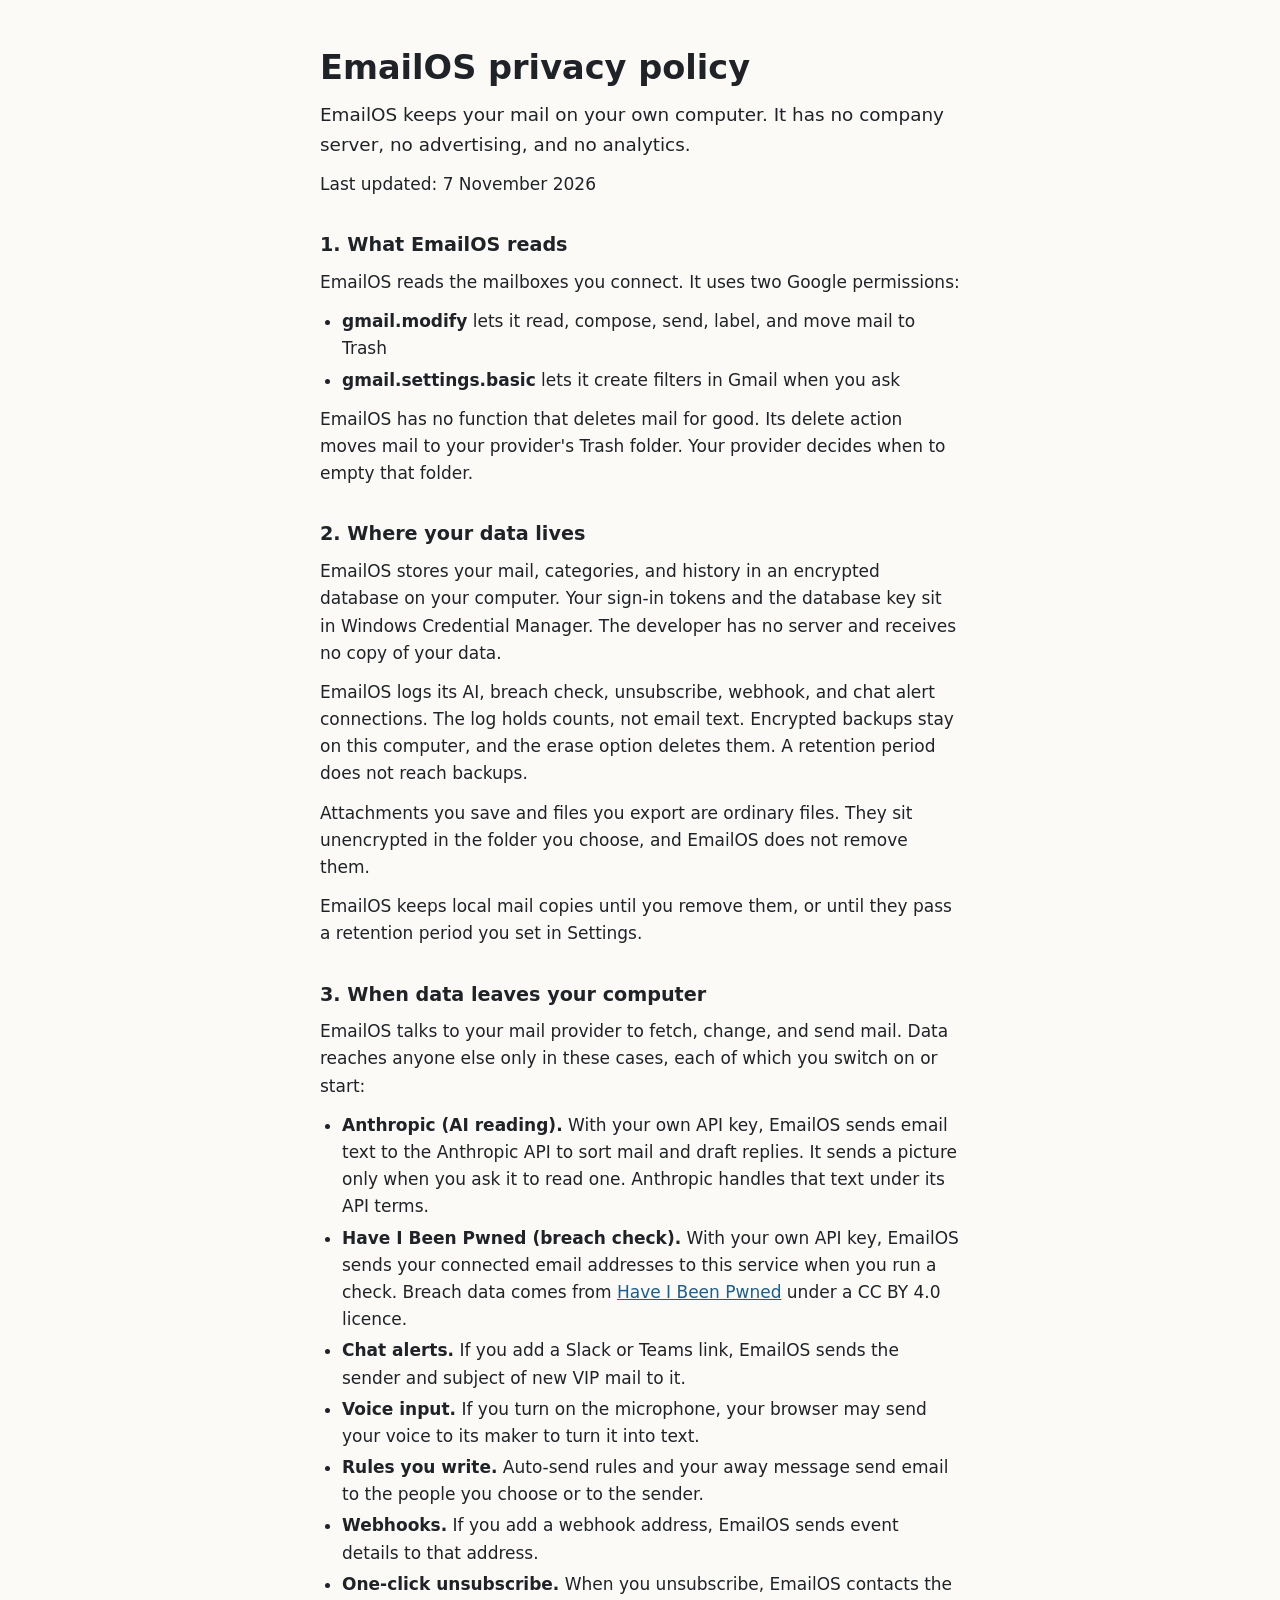
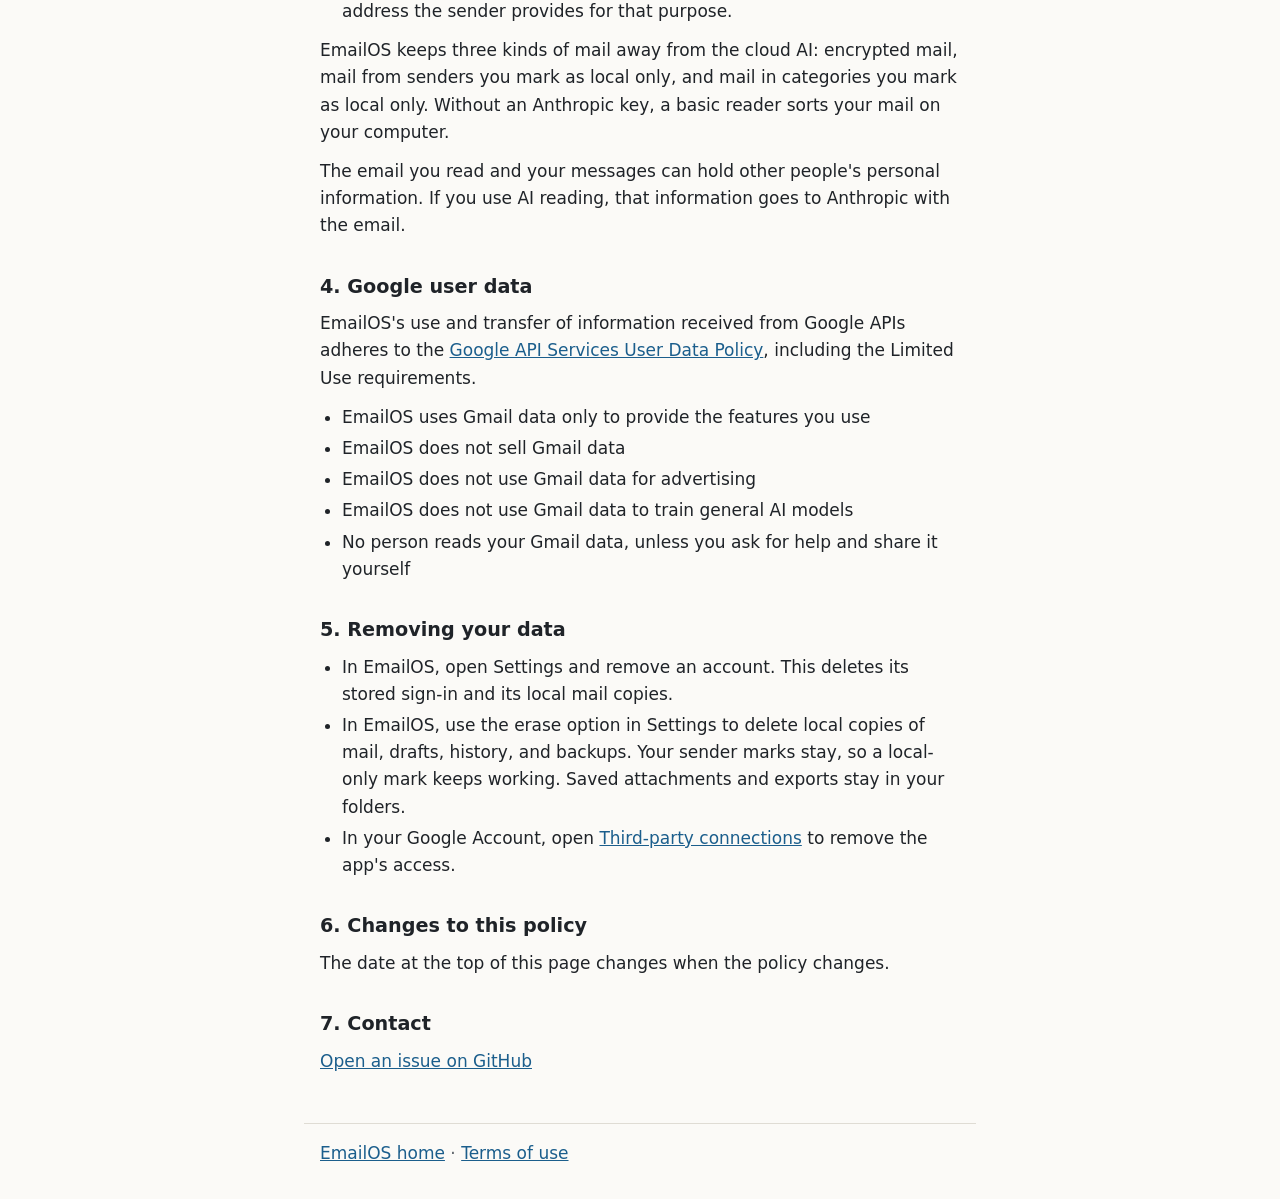
==== privacy.html @ b92efb83 "Add files via upload" ====
<!doctype html>
<html lang="en-NZ">
<head>
<meta charset="utf-8">
<meta name="viewport" content="width=device-width, initial-scale=1">
<title>EmailOS Privacy</title>
<meta name="description" content="How EmailOS handles your email and your Google data.">
<link rel="stylesheet" href="style.css">
</head>
<body>
<main>
<h1>EmailOS privacy policy</h1>
<p class="lead">EmailOS keeps your mail on your own computer. It has no company server, no advertising, and no analytics.</p>
<p>Last updated: 7 November 2026</p>

<h2>1. What EmailOS reads</h2>
<p>EmailOS reads the mailboxes you connect. It uses two Google permissions:</p>
<ul>
<li><strong>gmail.modify</strong> lets it read, compose, send, label, and move mail to Trash</li>
<li><strong>gmail.settings.basic</strong> lets it create filters in Gmail when you ask</li>
</ul>
<p>EmailOS has no function that deletes mail for good. Its delete action moves mail to your provider's Trash folder. Your provider decides when to empty that folder.</p>

<h2>2. Where your data lives</h2>
<p>EmailOS stores your mail, categories, and history in an encrypted database on your computer. Your sign-in tokens and the database key sit in Windows Credential Manager. The developer has no server and receives no copy of your data.</p>
<p>EmailOS logs its AI, breach check, unsubscribe, webhook, and chat alert connections. The log holds counts, not email text. Encrypted backups stay on this computer, and the erase option deletes them. A retention period does not reach backups.</p>
<p>Attachments you save and files you export are ordinary files. They sit unencrypted in the folder you choose, and EmailOS does not remove them.</p>
<p>EmailOS keeps local mail copies until you remove them, or until they pass a retention period you set in Settings.</p>

<h2>3. When data leaves your computer</h2>
<p>EmailOS talks to your mail provider to fetch, change, and send mail. Data reaches anyone else only in these cases, each of which you switch on or start:</p>
<ul>
<li><strong>Anthropic (AI reading).</strong> With your own API key, EmailOS sends email text to the Anthropic API to sort mail and draft replies. It sends a picture only when you ask it to read one. Anthropic handles that text under its API terms.</li>
<li><strong>Have I Been Pwned (breach check).</strong> With your own API key, EmailOS sends your connected email addresses to this service when you run a check. Breach data comes from <a href="https://haveibeenpwned.com">Have I Been Pwned</a> under a CC BY 4.0 licence.</li>
<li><strong>Chat alerts.</strong> If you add a Slack or Teams link, EmailOS sends the sender and subject of new VIP mail to it.</li>
<li><strong>Voice input.</strong> If you turn on the microphone, your browser may send your voice to its maker to turn it into text.</li>
<li><strong>Rules you write.</strong> Auto-send rules and your away message send email to the people you choose or to the sender.</li>
<li><strong>Webhooks.</strong> If you add a webhook address, EmailOS sends event details to that address.</li>
<li><strong>One-click unsubscribe.</strong> When you unsubscribe, EmailOS contacts the address the sender provides for that purpose.</li>
</ul>
<p>EmailOS keeps three kinds of mail away from the cloud AI: encrypted mail, mail from senders you mark as local only, and mail in categories you mark as local only. Without an Anthropic key, a basic reader sorts your mail on your computer.</p>
<p>The email you read and your messages can hold other people's personal information. If you use AI reading, that information goes to Anthropic with the email.</p>

<h2>4. Google user data</h2>
<p>EmailOS's use and transfer of information received from Google APIs adheres to the <a href="https://developers.google.com/terms/api-services-user-data-policy">Google API Services User Data Policy</a>, including the Limited Use requirements.</p>
<ul>
<li>EmailOS uses Gmail data only to provide the features you use</li>
<li>EmailOS does not sell Gmail data</li>
<li>EmailOS does not use Gmail data for advertising</li>
<li>EmailOS does not use Gmail data to train general AI models</li>
<li>No person reads your Gmail data, unless you ask for help and share it yourself</li>
</ul>

<h2>5. Removing your data</h2>
<ul>
<li>In EmailOS, open Settings and remove an account. This deletes its stored sign-in and its local mail copies.</li>
<li>In EmailOS, use the erase option in Settings to delete local copies of mail, drafts, history, and backups. Your sender marks stay, so a local-only mark keeps working. Saved attachments and exports stay in your folders.</li>
<li>In your Google Account, open <a href="https://myaccount.google.com/permissions">Third-party connections</a> to remove the app's access.</li>
</ul>

<h2>6. Changes to this policy</h2>
<p>The date at the top of this page changes when the policy changes.</p>

<h2>7. Contact</h2>
<p><a href="https://github.com/cyclone123ok/emailos-site/issues">Open an issue on GitHub</a></p>
</main>
<footer><a href="index.html">EmailOS home</a> · <a href="terms.html">Terms of use</a></footer>
</body>
</html>
---- style.css ----
:root {
  --bg: #fbfaf7;
  --ink: #1f2328;
  --muted: #5b6168;
  --link: #1b5e8c;
  --line: #dfdcd4;
}

@media (prefers-color-scheme: dark) {
  :root {
    --bg: #17191c;
    --ink: #eceae5;
    --muted: #a7acb2;
    --link: #8cc4ea;
    --line: #33373c;
  }
}

* { box-sizing: border-box; }

body {
  margin: 0;
  background: var(--bg);
  color: var(--ink);
  font: 17px/1.6 system-ui, -apple-system, "Segoe UI", Roboto, sans-serif;
}

main, footer {
  max-width: 42rem;
  margin: 0 auto;
  padding: 0 16px;
}

main { padding-top: 48px; }

footer {
  margin-top: 48px;
  padding-top: 16px;
  padding-bottom: 32px;
  border-top: 1px solid var(--line);
  color: var(--muted);
}

h1 { font-size: 2.1rem; line-height: 1.2; margin: 0 0 12px; }
h2 { font-size: 1.2rem; margin: 32px 0 8px; }
p, ul { margin: 0 0 12px; }
ul { padding-left: 22px; }
li { margin-bottom: 4px; }
a { color: var(--link); }
.lead { font-size: 1.15rem; }
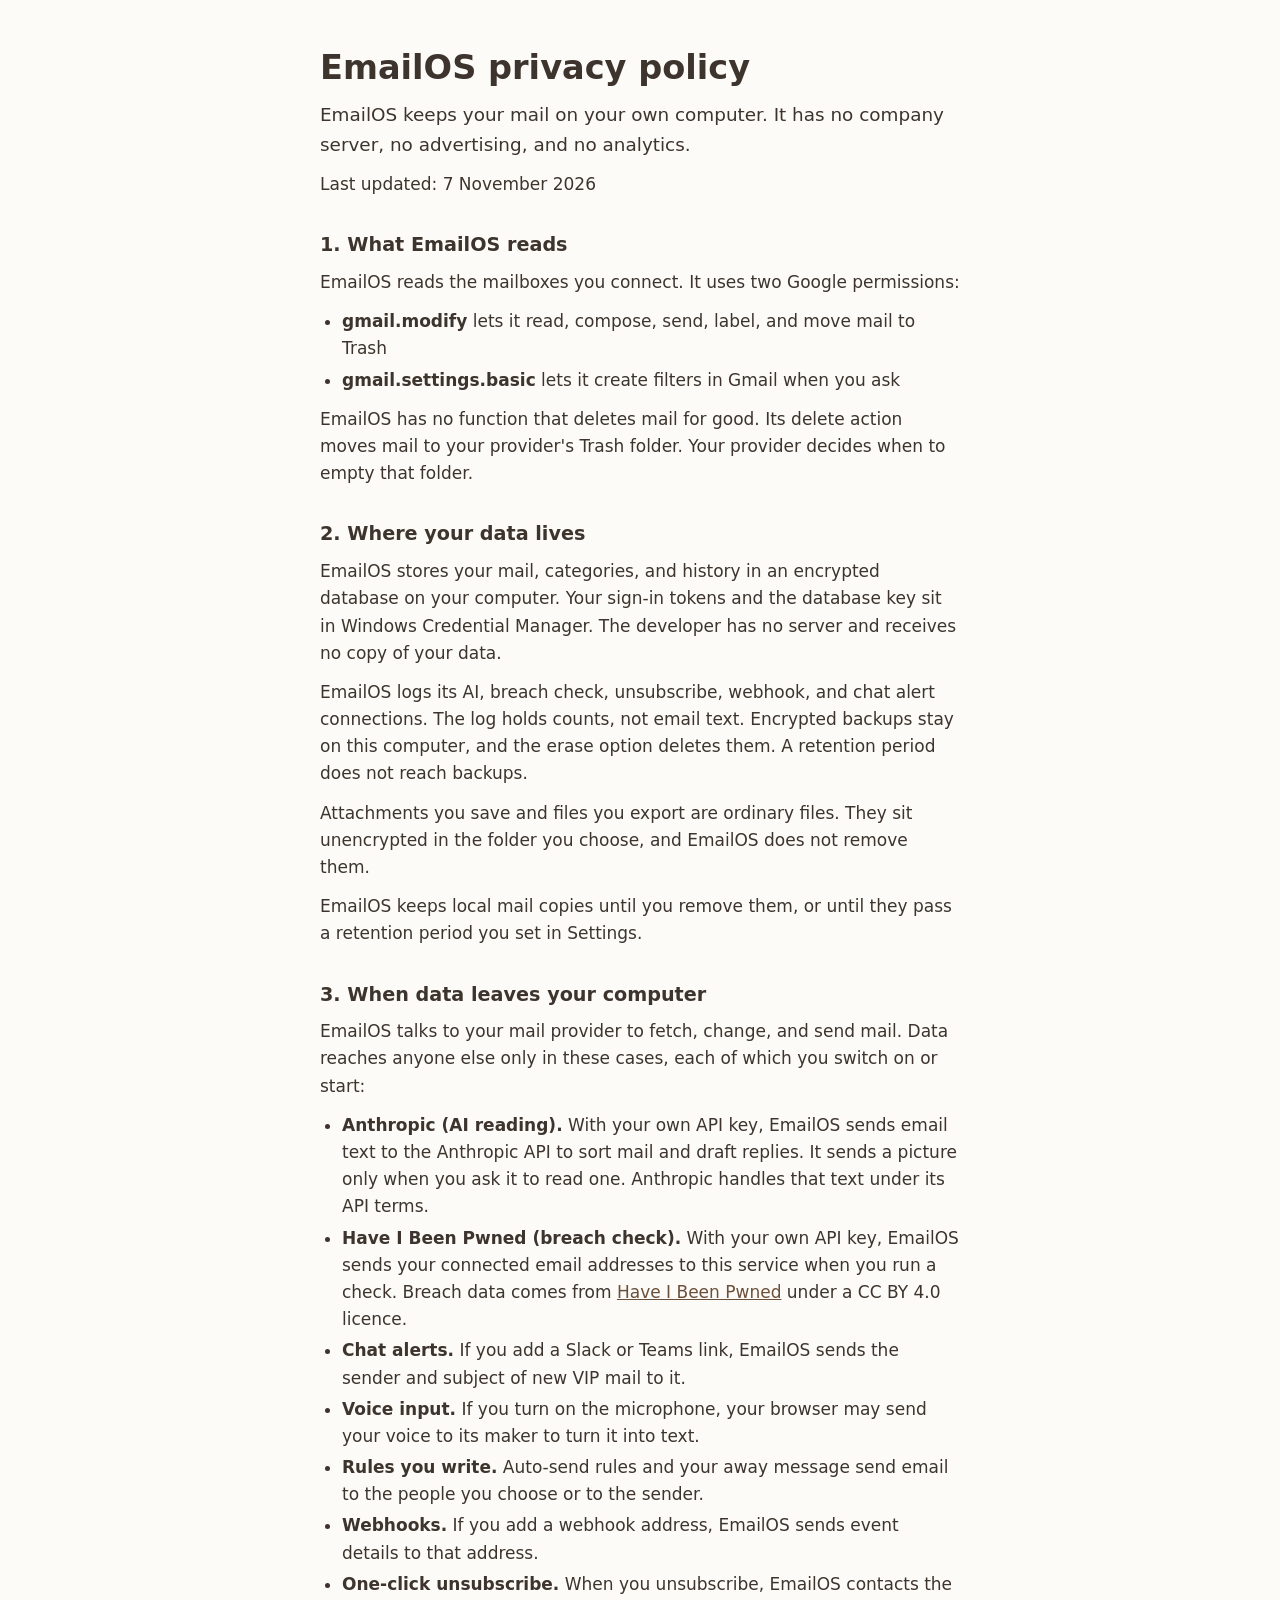
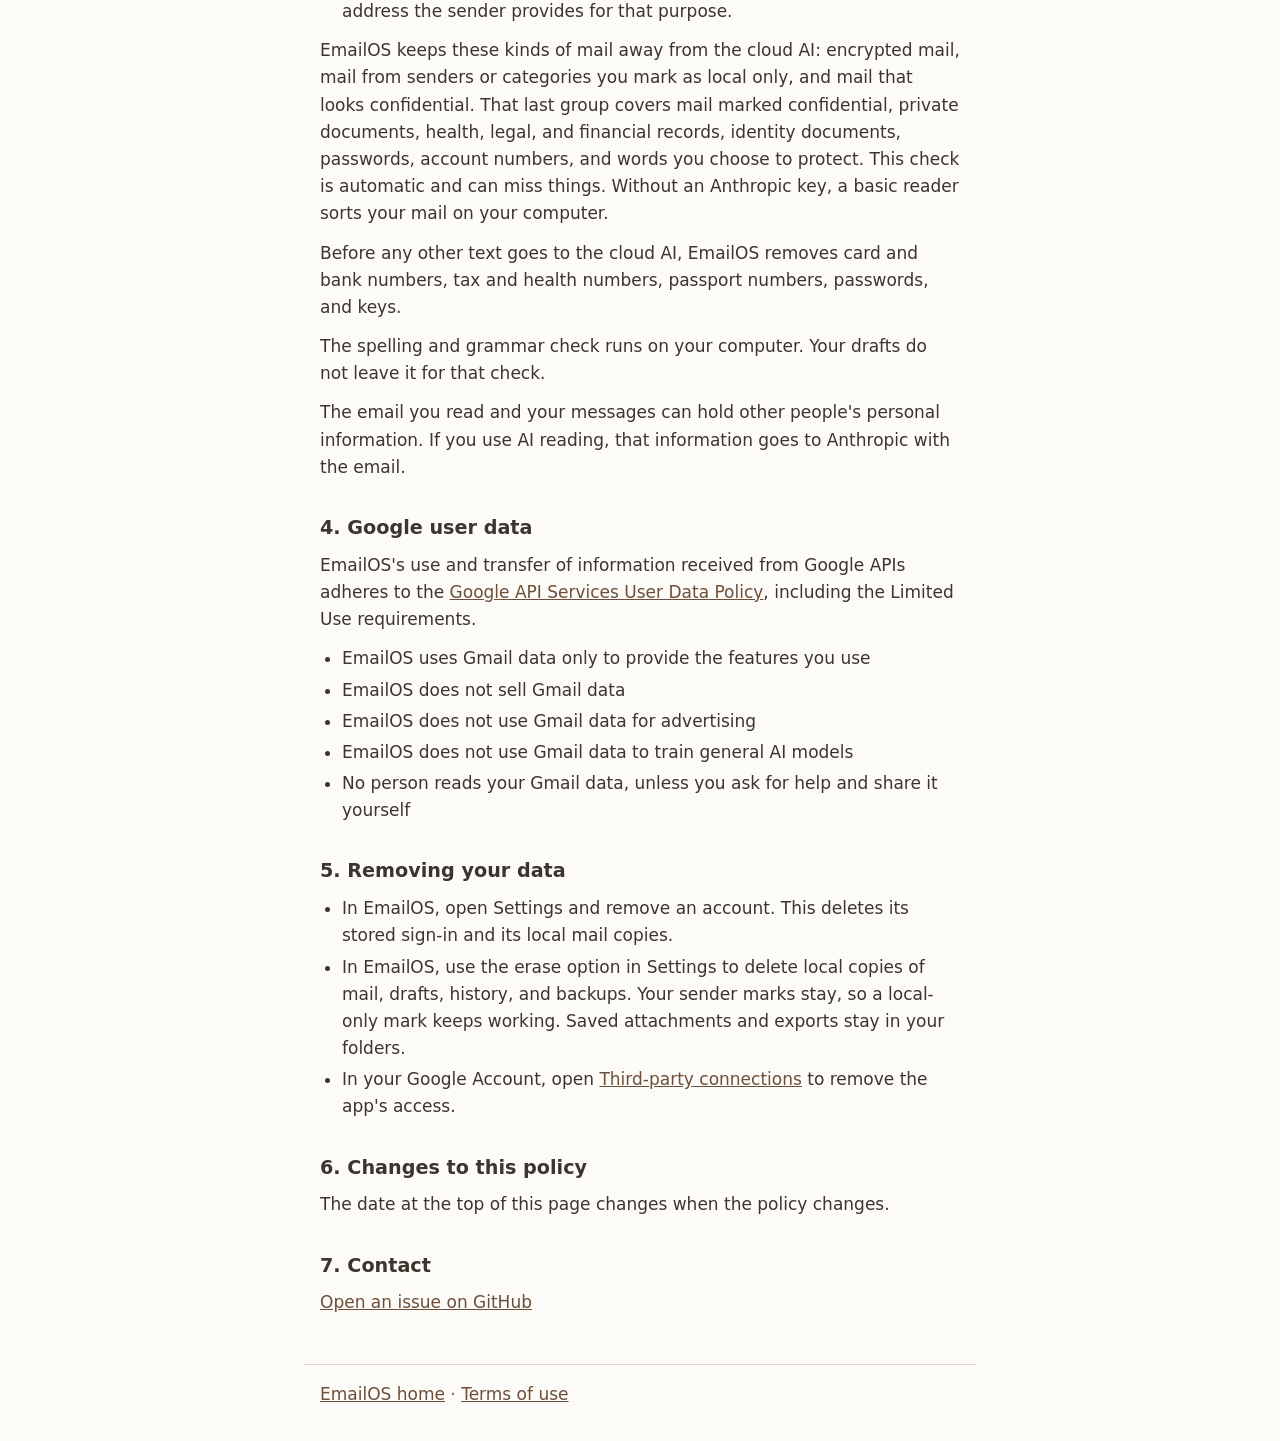
==== commit 2903c76b: "Update privacy policy: confidential mail and writing check" ====
--- a/privacy.html
+++ b/privacy.html
@@ -38,7 +38,9 @@
 <li><strong>Webhooks.</strong> If you add a webhook address, EmailOS sends event details to that address.</li>
 <li><strong>One-click unsubscribe.</strong> When you unsubscribe, EmailOS contacts the address the sender provides for that purpose.</li>
 </ul>
-<p>EmailOS keeps three kinds of mail away from the cloud AI: encrypted mail, mail from senders you mark as local only, and mail in categories you mark as local only. Without an Anthropic key, a basic reader sorts your mail on your computer.</p>
+<p>EmailOS keeps these kinds of mail away from the cloud AI: encrypted mail, mail from senders or categories you mark as local only, and mail that looks confidential. That last group covers mail marked confidential, private documents, health, legal, and financial records, identity documents, passwords, account numbers, and words you choose to protect. This check is automatic and can miss things. Without an Anthropic key, a basic reader sorts your mail on your computer.</p>
+<p>Before any other text goes to the cloud AI, EmailOS removes card and bank numbers, tax and health numbers, passport numbers, passwords, and keys.</p>
+<p>The spelling and grammar check runs on your computer. Your drafts do not leave it for that check.</p>
 <p>The email you read and your messages can hold other people's personal information. If you use AI reading, that information goes to Anthropic with the email.</p>
 
 <h2>4. Google user data</h2>
--- a/style.css
+++ b/style.css
@@ -1,18 +1,18 @@
 :root {
-  --bg: #fbfaf7;
-  --ink: #1f2328;
-  --muted: #5b6168;
-  --link: #1b5e8c;
-  --line: #dfdcd4;
+  --bg: #fdfbf7;
+  --ink: #3d342e;
+  --muted: #6e5e51;
+  --link: #6b4f3a;
+  --line: #e3d8ca;
 }
 
 @media (prefers-color-scheme: dark) {
   :root {
-    --bg: #17191c;
-    --ink: #eceae5;
-    --muted: #a7acb2;
-    --link: #8cc4ea;
-    --line: #33373c;
+    --bg: #241e1a;
+    --ink: #fdfbf7;
+    --muted: #d3c6b8;
+    --link: #e2c9ad;
+    --line: #4d4339;
   }
 }
 
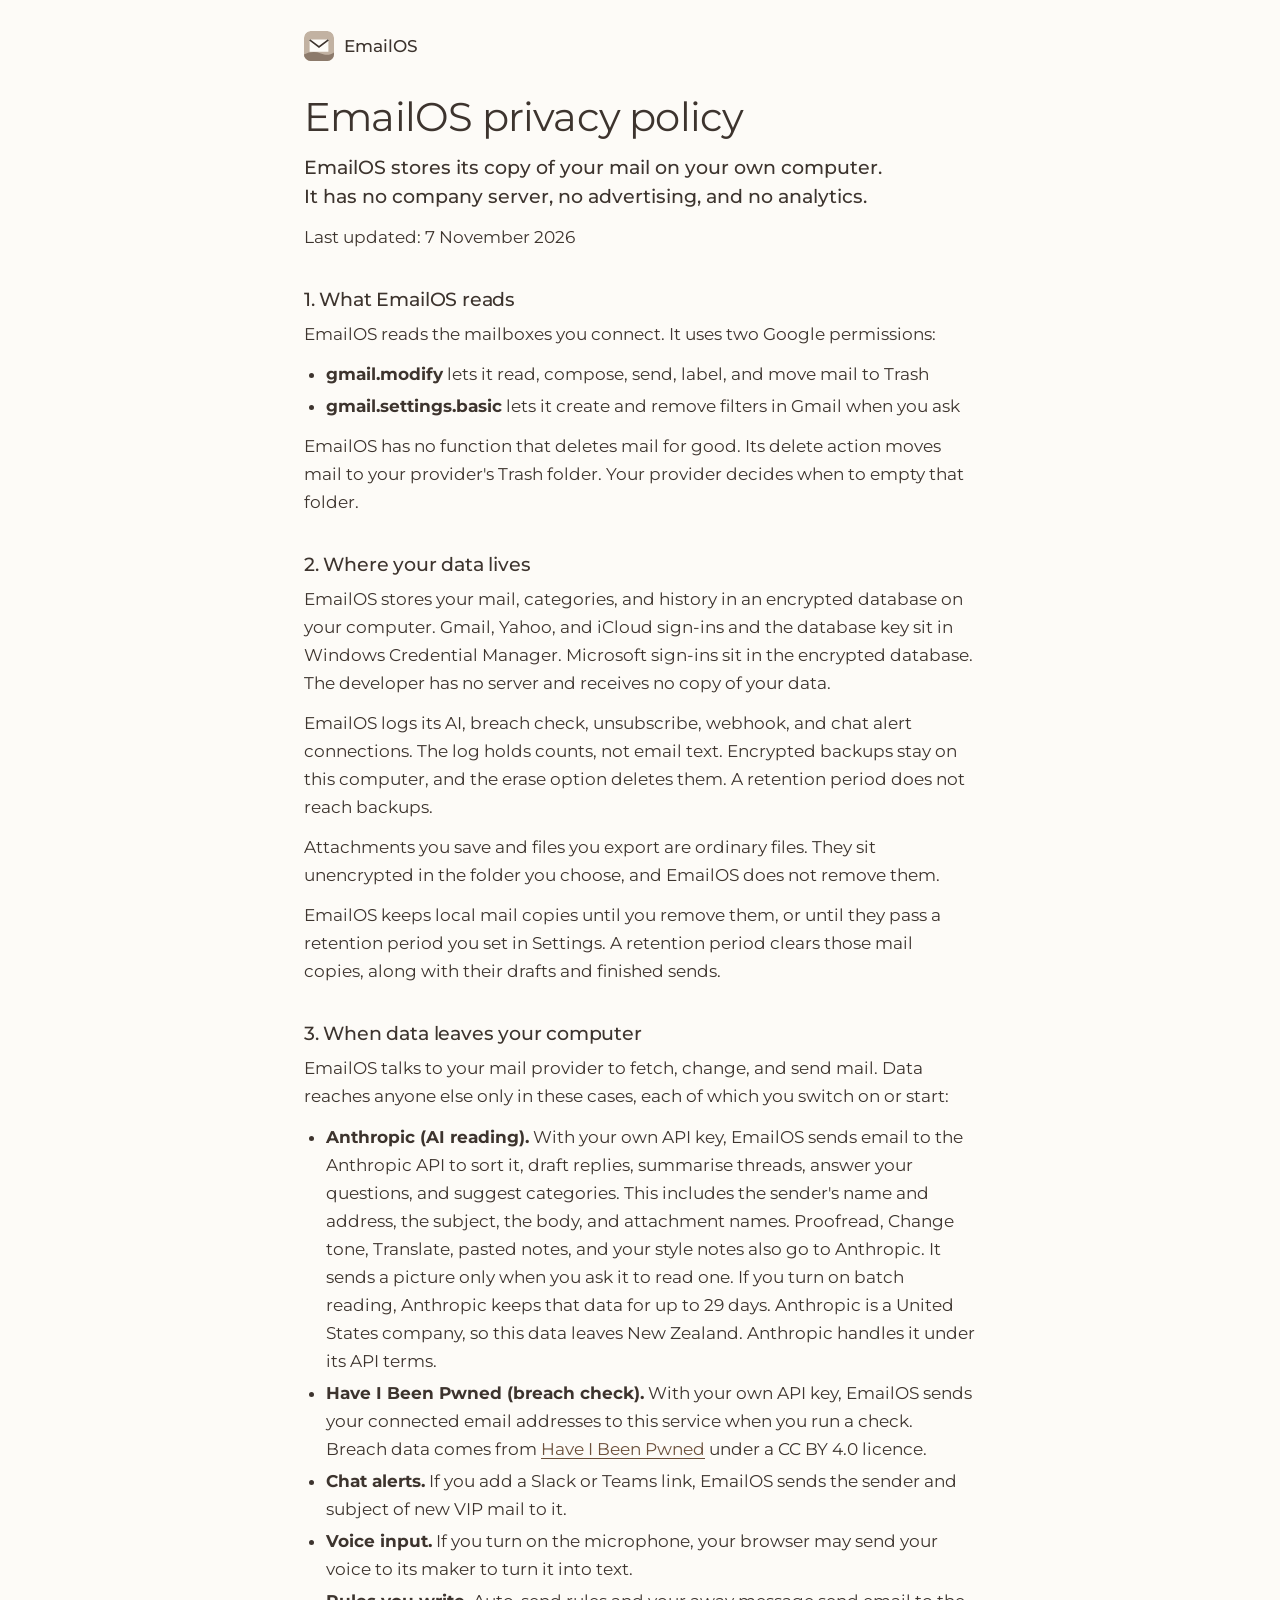
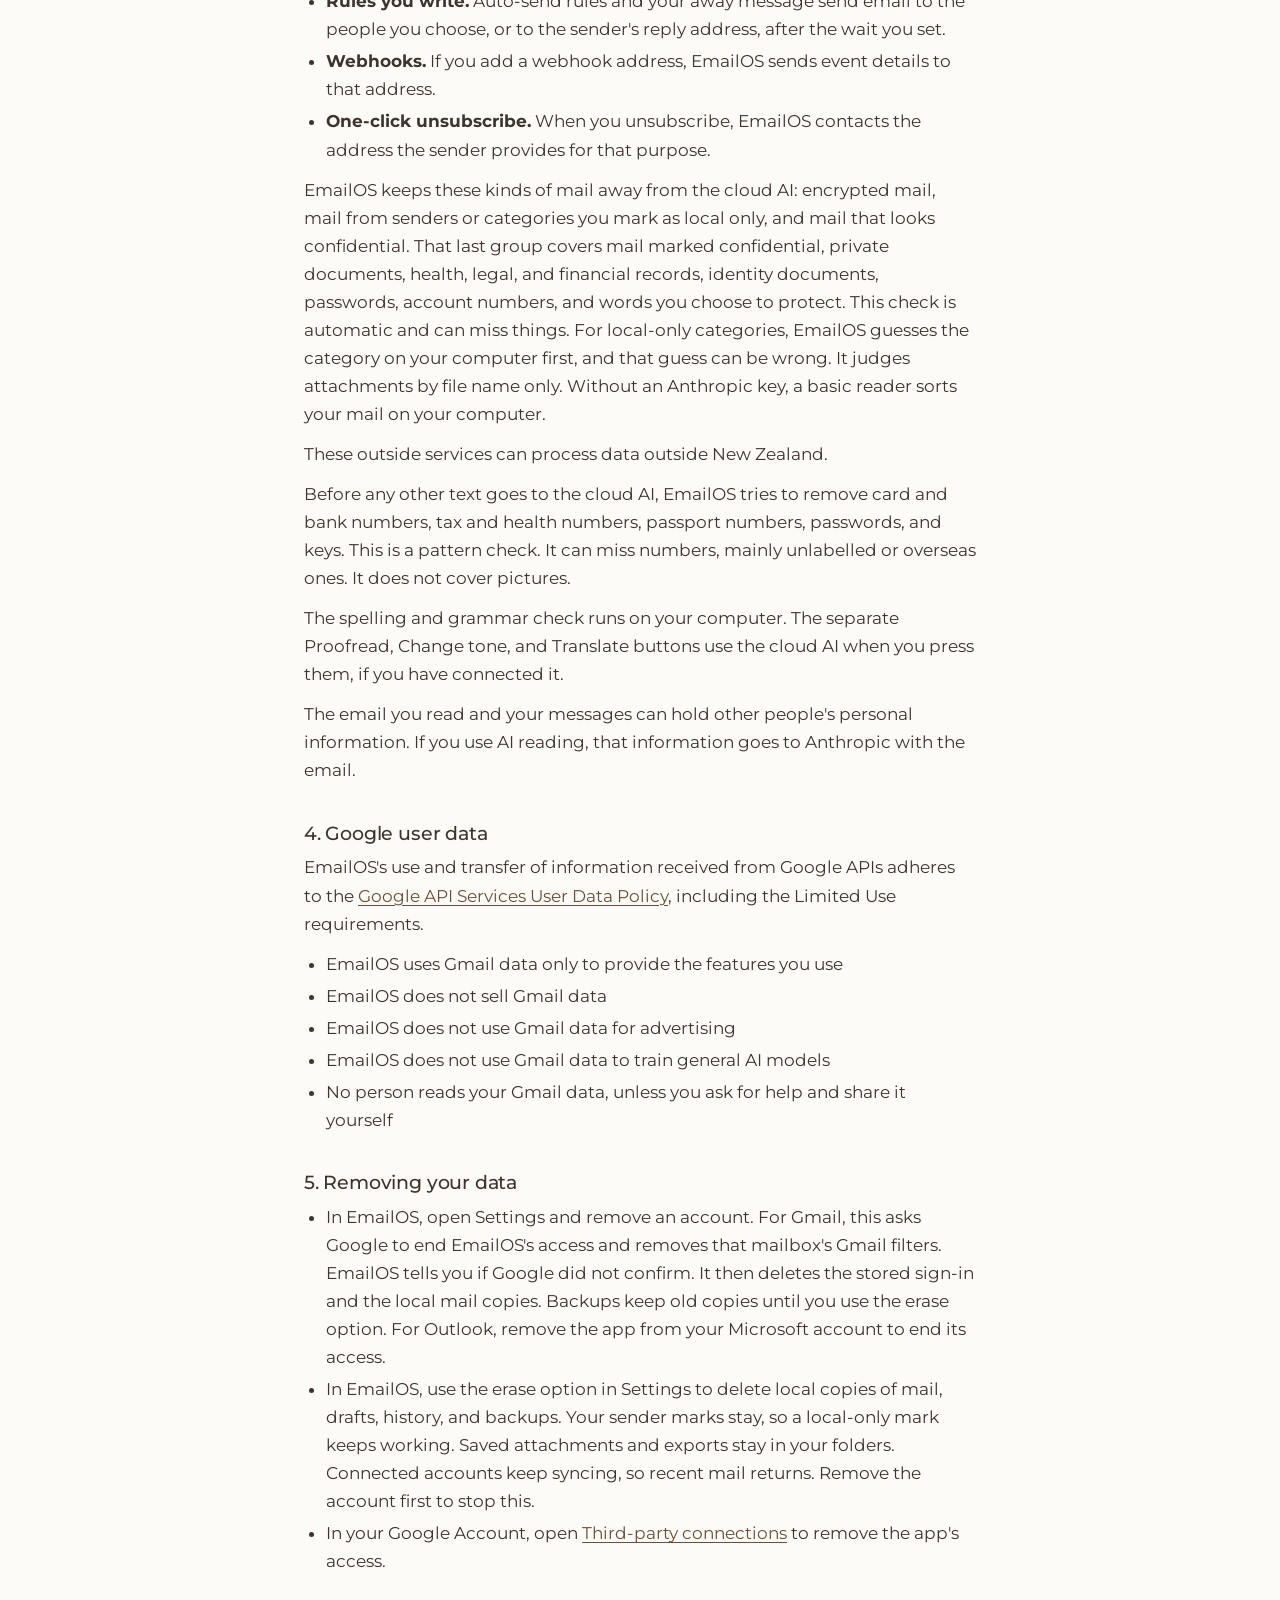
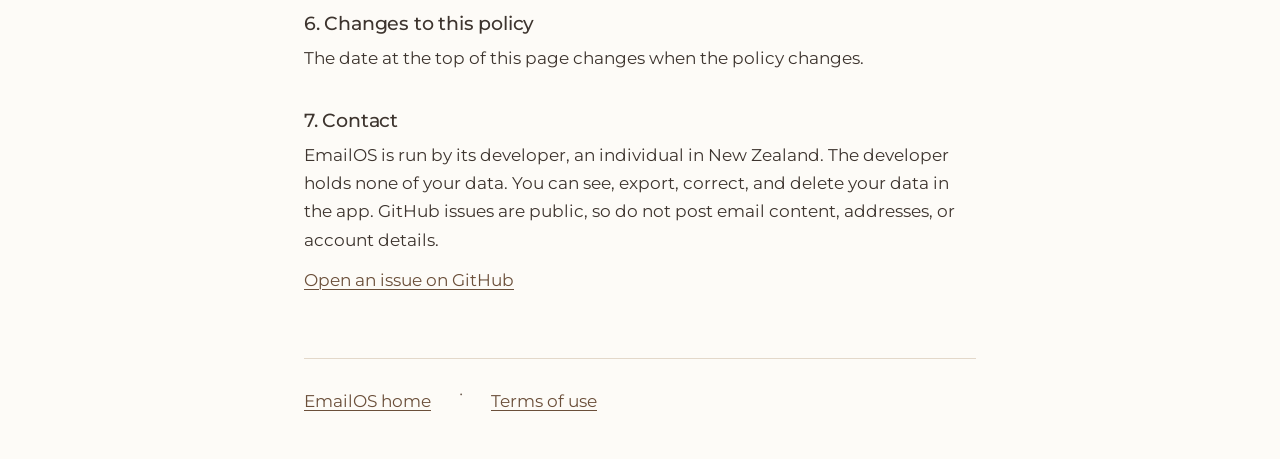
==== commit 4a652062: "New home page, corrected privacy and terms" ====
--- a/privacy.html
+++ b/privacy.html
@@ -1,46 +1,51 @@
-<!doctype html>
+<!DOCTYPE html>
 <html lang="en-NZ">
 <head>
 <meta charset="utf-8">
 <meta name="viewport" content="width=device-width, initial-scale=1">
 <title>EmailOS Privacy</title>
 <meta name="description" content="How EmailOS handles your email and your Google data.">
-<link rel="stylesheet" href="style.css">
+<meta http-equiv="Content-Security-Policy" content="default-src 'none'; img-src 'self'; style-src 'self'; font-src 'self'; base-uri 'none'; form-action 'none'">
+<link rel="icon" href="assets/icon.svg" type="image/svg+xml">
+<link rel="preload" href="assets/montserrat.woff2" as="font" type="font/woff2" crossorigin>
+<link rel="stylesheet" href="style.css?v=6">
 </head>
 <body>
+<header class="page-top"><a href="./"><img src="assets/icon.svg" alt="" width="30" height="30">EmailOS</a></header>
 <main>
 <h1>EmailOS privacy policy</h1>
-<p class="lead">EmailOS keeps your mail on your own computer. It has no company server, no advertising, and no analytics.</p>
+<p class="lead">EmailOS stores its copy of your mail on your own computer. It has no company server, no advertising, and no analytics.</p>
 <p>Last updated: 7 November 2026</p>
 
 <h2>1. What EmailOS reads</h2>
 <p>EmailOS reads the mailboxes you connect. It uses two Google permissions:</p>
 <ul>
 <li><strong>gmail.modify</strong> lets it read, compose, send, label, and move mail to Trash</li>
-<li><strong>gmail.settings.basic</strong> lets it create filters in Gmail when you ask</li>
+<li><strong>gmail.settings.basic</strong> lets it create and remove filters in Gmail when you ask</li>
 </ul>
 <p>EmailOS has no function that deletes mail for good. Its delete action moves mail to your provider's Trash folder. Your provider decides when to empty that folder.</p>
 
 <h2>2. Where your data lives</h2>
-<p>EmailOS stores your mail, categories, and history in an encrypted database on your computer. Your sign-in tokens and the database key sit in Windows Credential Manager. The developer has no server and receives no copy of your data.</p>
+<p>EmailOS stores your mail, categories, and history in an encrypted database on your computer. Gmail, Yahoo, and iCloud sign-ins and the database key sit in Windows Credential Manager. Microsoft sign-ins sit in the encrypted database. The developer has no server and receives no copy of your data.</p>
 <p>EmailOS logs its AI, breach check, unsubscribe, webhook, and chat alert connections. The log holds counts, not email text. Encrypted backups stay on this computer, and the erase option deletes them. A retention period does not reach backups.</p>
 <p>Attachments you save and files you export are ordinary files. They sit unencrypted in the folder you choose, and EmailOS does not remove them.</p>
-<p>EmailOS keeps local mail copies until you remove them, or until they pass a retention period you set in Settings.</p>
+<p>EmailOS keeps local mail copies until you remove them, or until they pass a retention period you set in Settings. A retention period clears those mail copies, along with their drafts and finished sends.</p>
 
 <h2>3. When data leaves your computer</h2>
 <p>EmailOS talks to your mail provider to fetch, change, and send mail. Data reaches anyone else only in these cases, each of which you switch on or start:</p>
 <ul>
-<li><strong>Anthropic (AI reading).</strong> With your own API key, EmailOS sends email text to the Anthropic API to sort mail and draft replies. It sends a picture only when you ask it to read one. Anthropic handles that text under its API terms.</li>
+<li><strong>Anthropic (AI reading).</strong> With your own API key, EmailOS sends email to the Anthropic API to sort it, draft replies, summarise threads, answer your questions, and suggest categories. This includes the sender's name and address, the subject, the body, and attachment names. Proofread, Change tone, Translate, pasted notes, and your style notes also go to Anthropic. It sends a picture only when you ask it to read one. If you turn on batch reading, Anthropic keeps that data for up to 29 days. Anthropic is a United States company, so this data leaves New Zealand. Anthropic handles it under its API terms.</li>
 <li><strong>Have I Been Pwned (breach check).</strong> With your own API key, EmailOS sends your connected email addresses to this service when you run a check. Breach data comes from <a href="https://haveibeenpwned.com">Have I Been Pwned</a> under a CC BY 4.0 licence.</li>
 <li><strong>Chat alerts.</strong> If you add a Slack or Teams link, EmailOS sends the sender and subject of new VIP mail to it.</li>
 <li><strong>Voice input.</strong> If you turn on the microphone, your browser may send your voice to its maker to turn it into text.</li>
-<li><strong>Rules you write.</strong> Auto-send rules and your away message send email to the people you choose or to the sender.</li>
+<li><strong>Rules you write.</strong> Auto-send rules and your away message send email to the people you choose, or to the sender's reply address, after the wait you set.</li>
 <li><strong>Webhooks.</strong> If you add a webhook address, EmailOS sends event details to that address.</li>
 <li><strong>One-click unsubscribe.</strong> When you unsubscribe, EmailOS contacts the address the sender provides for that purpose.</li>
 </ul>
-<p>EmailOS keeps these kinds of mail away from the cloud AI: encrypted mail, mail from senders or categories you mark as local only, and mail that looks confidential. That last group covers mail marked confidential, private documents, health, legal, and financial records, identity documents, passwords, account numbers, and words you choose to protect. This check is automatic and can miss things. Without an Anthropic key, a basic reader sorts your mail on your computer.</p>
-<p>Before any other text goes to the cloud AI, EmailOS removes card and bank numbers, tax and health numbers, passport numbers, passwords, and keys.</p>
-<p>The spelling and grammar check runs on your computer. Your drafts do not leave it for that check.</p>
+<p>EmailOS keeps these kinds of mail away from the cloud AI: encrypted mail, mail from senders or categories you mark as local only, and mail that looks confidential. That last group covers mail marked confidential, private documents, health, legal, and financial records, identity documents, passwords, account numbers, and words you choose to protect. This check is automatic and can miss things. For local-only categories, EmailOS guesses the category on your computer first, and that guess can be wrong. It judges attachments by file name only. Without an Anthropic key, a basic reader sorts your mail on your computer.</p>
+<p>These outside services can process data outside New Zealand.</p>
+<p>Before any other text goes to the cloud AI, EmailOS tries to remove card and bank numbers, tax and health numbers, passport numbers, passwords, and keys. This is a pattern check. It can miss numbers, mainly unlabelled or overseas ones. It does not cover pictures.</p>
+<p>The spelling and grammar check runs on your computer. The separate Proofread, Change tone, and Translate buttons use the cloud AI when you press them, if you have connected it.</p>
 <p>The email you read and your messages can hold other people's personal information. If you use AI reading, that information goes to Anthropic with the email.</p>
 
 <h2>4. Google user data</h2>
@@ -55,8 +60,8 @@
 
 <h2>5. Removing your data</h2>
 <ul>
-<li>In EmailOS, open Settings and remove an account. This deletes its stored sign-in and its local mail copies.</li>
-<li>In EmailOS, use the erase option in Settings to delete local copies of mail, drafts, history, and backups. Your sender marks stay, so a local-only mark keeps working. Saved attachments and exports stay in your folders.</li>
+<li>In EmailOS, open Settings and remove an account. For Gmail, this asks Google to end EmailOS's access and removes that mailbox's Gmail filters. EmailOS tells you if Google did not confirm. It then deletes the stored sign-in and the local mail copies. Backups keep old copies until you use the erase option. For Outlook, remove the app from your Microsoft account to end its access.</li>
+<li>In EmailOS, use the erase option in Settings to delete local copies of mail, drafts, history, and backups. Your sender marks stay, so a local-only mark keeps working. Saved attachments and exports stay in your folders. Connected accounts keep syncing, so recent mail returns. Remove the account first to stop this.</li>
 <li>In your Google Account, open <a href="https://myaccount.google.com/permissions">Third-party connections</a> to remove the app's access.</li>
 </ul>
 
@@ -64,6 +69,7 @@
 <p>The date at the top of this page changes when the policy changes.</p>
 
 <h2>7. Contact</h2>
+<p>EmailOS is run by its developer, an individual in New Zealand. The developer holds none of your data. You can see, export, correct, and delete your data in the app. GitHub issues are public, so do not post email content, addresses, or account details.</p>
 <p><a href="https://github.com/cyclone123ok/emailos-site/issues">Open an issue on GitHub</a></p>
 </main>
 <footer><a href="index.html">EmailOS home</a> · <a href="terms.html">Terms of use</a></footer>
--- a/style.css
+++ b/style.css
@@ -1,50 +1,354 @@
+@font-face {
+  font-family: "Montserrat";
+  src: url("assets/montserrat.woff2") format("woff2");
+  font-weight: 100 900;
+  font-display: swap;
+}
+
+@font-face {
+  font-family: "Kaushan Script";
+  src: url("assets/kaushan-script.woff2") format("woff2");
+  font-display: swap;
+}
+
 :root {
+  color-scheme: light dark;
   --bg: #fdfbf7;
+  --sky: #efeae3;
   --ink: #3d342e;
+  --paint: #3d342e;
   --muted: #6e5e51;
   --link: #6b4f3a;
   --line: #e3d8ca;
+  --ring: #6b4f3a;
+  --pick: #c2b2a2;
+  --glow: rgb(253 251 247 / 0.62);
+  --sprite: url("assets/slogan-light.webp");
+  --ease: cubic-bezier(0.16, 1, 0.3, 1);
 }
 
 @media (prefers-color-scheme: dark) {
   :root {
     --bg: #241e1a;
+    --sky: #2f2823;
     --ink: #fdfbf7;
+    --paint: #fdfbf7;
     --muted: #d3c6b8;
     --link: #e2c9ad;
     --line: #4d4339;
+    --ring: #e2c9ad;
+    --pick: #684f3a;
+    --glow: rgb(36 30 26 / 0.18);
+    --sprite: url("assets/slogan-dark.webp");
   }
 }
 
 * { box-sizing: border-box; }
+
+html {
+  scroll-behavior: smooth;
+  scrollbar-color: var(--pick) var(--bg);
+  -webkit-text-size-adjust: 100%;
+}
 
 body {
   margin: 0;
   background: var(--bg);
   color: var(--ink);
-  font: 17px/1.6 system-ui, -apple-system, "Segoe UI", Roboto, sans-serif;
-}
-
-main, footer {
-  max-width: 42rem;
+  font: 400 1.0625rem/1.65 "Montserrat", system-ui, -apple-system, "Segoe UI", sans-serif;
+}
+
+::selection { background: var(--pick); color: var(--ink); }
+
+a {
+  color: var(--link);
+  text-decoration-thickness: 1px;
+  text-underline-offset: 3px;
+}
+
+a:hover { text-decoration-thickness: 2px; }
+
+:focus-visible {
+  outline: 2px solid var(--ring);
+  outline-offset: 3px;
+  border-radius: 2px;
+}
+
+main:focus { outline: none; }
+
+.skip {
+  position: absolute;
+  left: 16px;
+  top: -64px;
+  z-index: 5;
+  padding: 10px 16px;
+  background: var(--bg);
+  color: var(--ink);
+  border-radius: 6px;
+}
+
+.skip:focus { top: 16px; }
+
+/* The hero is the same dune as the app, and its resting state needs no script. */
+.hero {
+  position: relative;
+  display: flex;
+  flex-direction: column;
+  align-items: center;
+  min-height: 100vh;
+  min-height: 100svh;
+  padding: clamp(72px, 15svh, 150px) 16px 96px;
+  overflow: hidden;
+  background: var(--sky);
+  text-align: center;
+}
+
+.hero-dunes {
+  position: absolute;
+  inset: 0;
+  width: 100%;
+  height: 100%;
+  object-fit: cover;
+  object-position: center 30%;
+}
+
+.hero-brand {
+  position: relative;
+  z-index: 1;
+  display: grid;
+  justify-items: center;
+  gap: 6px;
+  max-width: 40rem;
+}
+
+/* The dune has a dark ridge behind this text, so soft light keeps it readable at every width. */
+.hero-brand::before {
+  content: "";
+  position: absolute;
+  z-index: -1;
+  inset: -12% -22% -18%;
+  background: radial-gradient(closest-side, var(--glow) 62%, transparent);
+}
+
+.hero h1 {
+  display: flex;
+  align-items: center;
+  gap: 16px;
+  margin: 0;
+  font-size: clamp(2.6rem, 8vw, 4.5rem);
+  font-weight: 300;
+  line-height: 1.1;
+  letter-spacing: -0.02em;
+}
+
+.hero h1 img {
+  width: 1.15em;
+  height: 1.15em;
+  border-radius: 22%;
+  box-shadow: 0 10px 24px rgb(61 52 46 / 0.18);
+}
+
+.hero-slogan {
+  margin: 4px 0 18px;
+  color: var(--paint);
+  font-family: "Kaushan Script", "Brush Script MT", cursive;
+  font-size: clamp(1.7rem, 4.4vw, 2.5rem);
+  line-height: 1.25;
+}
+
+.lead {
+  max-width: 30rem;
+  margin: 0;
+  font-size: clamp(1.05rem, 2.2vw, 1.2rem);
+  font-weight: 500;
+  line-height: 1.5;
+  text-wrap: balance;
+}
+
+.hero-note {
+  max-width: 30rem;
+  margin: 8px 0 0;
+  font-size: 0.875rem;
+  font-weight: 500;
+  text-wrap: balance;
+}
+
+.keep { white-space: nowrap; }
+
+.hero-next {
+  position: absolute;
+  z-index: 1;
+  bottom: 24px;
+  left: 50%;
+  display: grid;
+  place-items: center;
+  width: 48px;
+  height: 48px;
+  margin-left: -24px;
+  border-radius: 50%;
+  color: var(--ink);
+  transition: transform 220ms var(--ease);
+}
+
+.hero-next:hover { transform: translateY(3px); }
+
+/* The opening. Letters are their own layers, so the paint rasters once and only moves after that. */
+.wave {
+  position: absolute;
+  z-index: 2;
+  inset: 0;
+  display: flex;
+  flex-wrap: wrap;
+  align-content: flex-start;
+  justify-content: center;
+  gap: 0 0.34em;
+  padding: clamp(96px, 23svh, 230px) 16px 0;
+  font-size: clamp(3.4rem, 8.6vw, 6rem);
+  line-height: 1.2;
+  pointer-events: none;
+}
+
+.wave-line, .wave-word { display: inline-flex; white-space: nowrap; }
+.wave-line { gap: 0 0.28em; height: 1.2em; }
+
+.wave-letter {
+  display: inline-block;
+  flex: none;
+  width: calc(var(--w) * 1em);
+  height: 1.9063em;
+  margin: -0.3542em calc((var(--a) - var(--w)) * 0.5em);
+  background: var(--sprite) no-repeat calc(var(--x) * -1em) 0 / 16.3229em 1.9063em;
+  opacity: 0;
+  transform-origin: 50% 70%;
+  will-change: transform, opacity;
+  animation: land 1050ms var(--ease) both;
+  animation-delay: calc(var(--i) * var(--stagger));
+}
+
+@keyframes land {
+  0% { opacity: 0; transform: translate3d(-0.08em, 0.95em, 0) rotate(9deg) scale(0.9); }
+  38% { opacity: 1; }
+  58% { transform: translate3d(0, -0.12em, 0) rotate(-2.5deg) scale(1.02); }
+  100% { opacity: 1; transform: none; }
+}
+
+.intro-out .wave-letter {
+  animation: recede 560ms cubic-bezier(0.7, 0, 0.84, 0) both;
+  animation-delay: calc(var(--i) * 10ms);
+}
+
+@keyframes recede {
+  0% { opacity: 1; transform: none; }
+  100% { opacity: 0; transform: translate3d(0.06em, -0.32em, 0) rotate(-3deg) scale(1.03); }
+}
+
+.intro { overflow: hidden; }
+.intro .hero-brand, .intro .hero-next { opacity: 0; }
+
+.intro .hero-dunes {
+  animation: settle 4300ms var(--ease) both;
+}
+
+@keyframes settle {
+  from { transform: scale(1.05); }
+  to { transform: none; }
+}
+
+.intro.intro-logo .hero-brand,
+.intro.intro-logo .hero-next {
+  opacity: 1;
+  transition: opacity 1100ms var(--ease);
+}
+
+.intro.intro-skip .wave { opacity: 0; transition: opacity 220ms ease-out; }
+.intro.intro-skip .hero-brand,
+.intro.intro-skip .hero-next { transition-duration: 240ms; }
+
+/* The details read like a calm page of notes: rows on the page, not boxes. */
+main {
+  width: min(100%, 64rem);
   margin: 0 auto;
-  padding: 0 16px;
-}
-
-main { padding-top: 48px; }
+  padding-inline: clamp(16px, 5vw, 40px);
+}
+
+main { padding-block: clamp(40px, 8vw, 88px) 0; }
+
+section {
+  display: grid;
+  grid-template-columns: minmax(0, 15rem) minmax(0, 1fr);
+  gap: 8px clamp(24px, 5vw, 64px);
+  padding-block: clamp(28px, 4vw, 40px);
+  border-top: 1px solid var(--line);
+}
+
+section:first-child { border-top: 0; }
+
+h2 {
+  margin: 0;
+  font-size: 1.35rem;
+  font-weight: 500;
+  line-height: 1.3;
+  letter-spacing: -0.01em;
+  text-wrap: balance;
+}
+
+section p, section ul { max-width: 65ch; margin: 0; }
+
+.ruled { padding: 0; list-style: none; }
+.ruled li { padding-block: 10px; border-bottom: 1px solid var(--line); }
+.ruled li:first-child { padding-top: 0; }
+.ruled li:last-child { border-bottom: 0; padding-bottom: 0; }
 
 footer {
-  margin-top: 48px;
-  padding-top: 16px;
-  padding-bottom: 32px;
+  display: flex;
+  flex-wrap: wrap;
+  gap: 8px 28px;
+  width: calc(min(100%, 64rem) - 2 * clamp(16px, 5vw, 40px));
+  margin: clamp(32px, 6vw, 64px) auto 0;
+  padding-block: 20px 36px;
   border-top: 1px solid var(--line);
   color: var(--muted);
 }
 
-h1 { font-size: 2.1rem; line-height: 1.2; margin: 0 0 12px; }
-h2 { font-size: 1.2rem; margin: 32px 0 8px; }
-p, ul { margin: 0 0 12px; }
-ul { padding-left: 22px; }
-li { margin-bottom: 4px; }
-a { color: var(--link); }
-.lead { font-size: 1.15rem; }
+footer a {
+  display: inline-block;
+  padding-block: 8px;
+}
+
+/* Privacy and terms stay plain reading pages with the same voice. */
+.page-top {
+  width: min(100%, 44rem);
+  margin: 0 auto;
+  padding: 24px 16px 0;
+}
+
+.page-top a {
+  display: inline-flex;
+  align-items: center;
+  gap: 10px;
+  min-height: 44px;
+  color: var(--ink);
+  font-weight: 500;
+  text-decoration: none;
+}
+
+.page-top img { width: 30px; height: 30px; border-radius: 22%; }
+
+body:not(.home) main { width: min(100%, 44rem); padding: 24px 16px 0; }
+body:not(.home) footer { width: calc(min(100%, 44rem) - 32px); }
+body:not(.home) h1 { margin: 0 0 12px; font-size: clamp(1.9rem, 5vw, 2.5rem); font-weight: 400; line-height: 1.2; letter-spacing: -0.02em; }
+body:not(.home) h2 { margin: 36px 0 8px; font-size: 1.2rem; }
+body:not(.home) main p, body:not(.home) main ul { max-width: 65ch; margin: 0 0 12px; }
+body:not(.home) main ul { padding-left: 22px; }
+body:not(.home) main li { margin-bottom: 4px; }
+
+@media (max-width: 40rem) {
+  section { grid-template-columns: minmax(0, 1fr); }
+  .wave { gap: 0; }
+  .wave-line { width: 100%; justify-content: center; }
+}
+
+@media (prefers-reduced-motion: reduce) {
+  html { scroll-behavior: auto; }
+  .hero-next { transition: none; }
+}
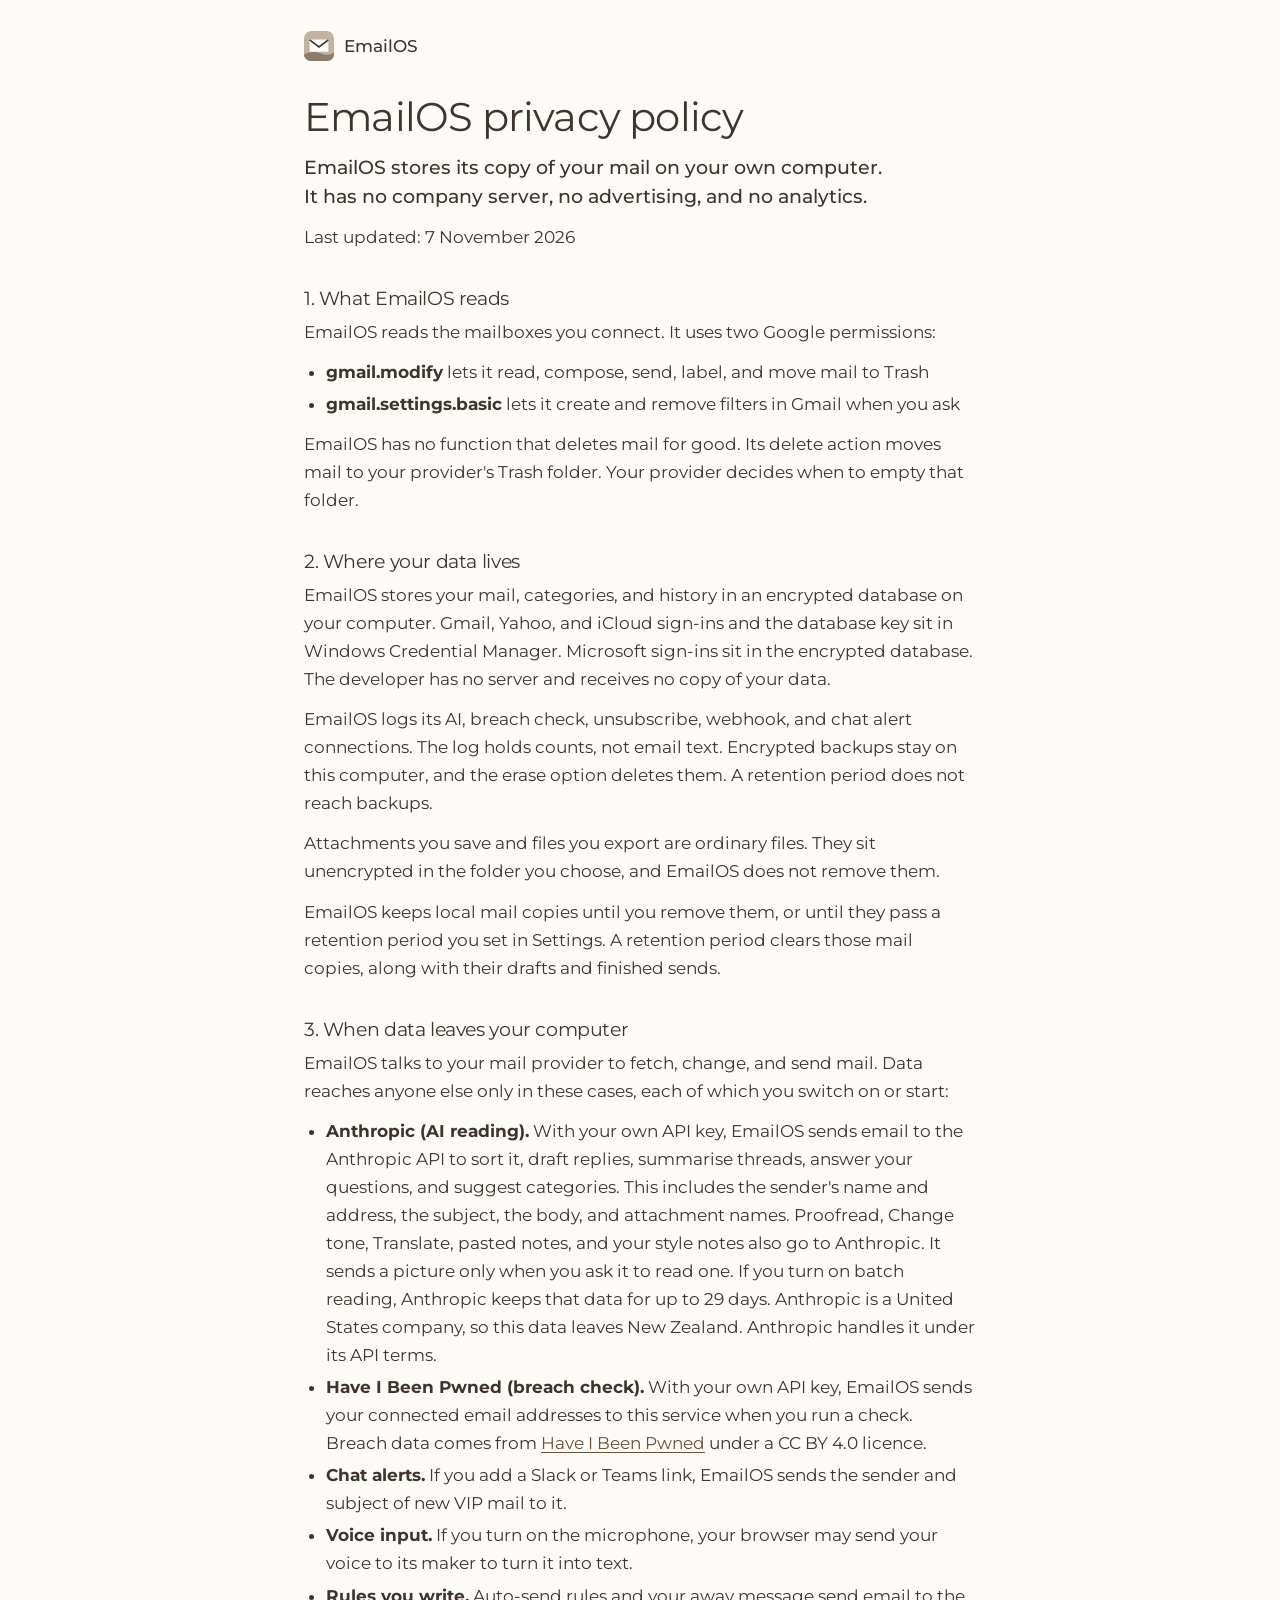
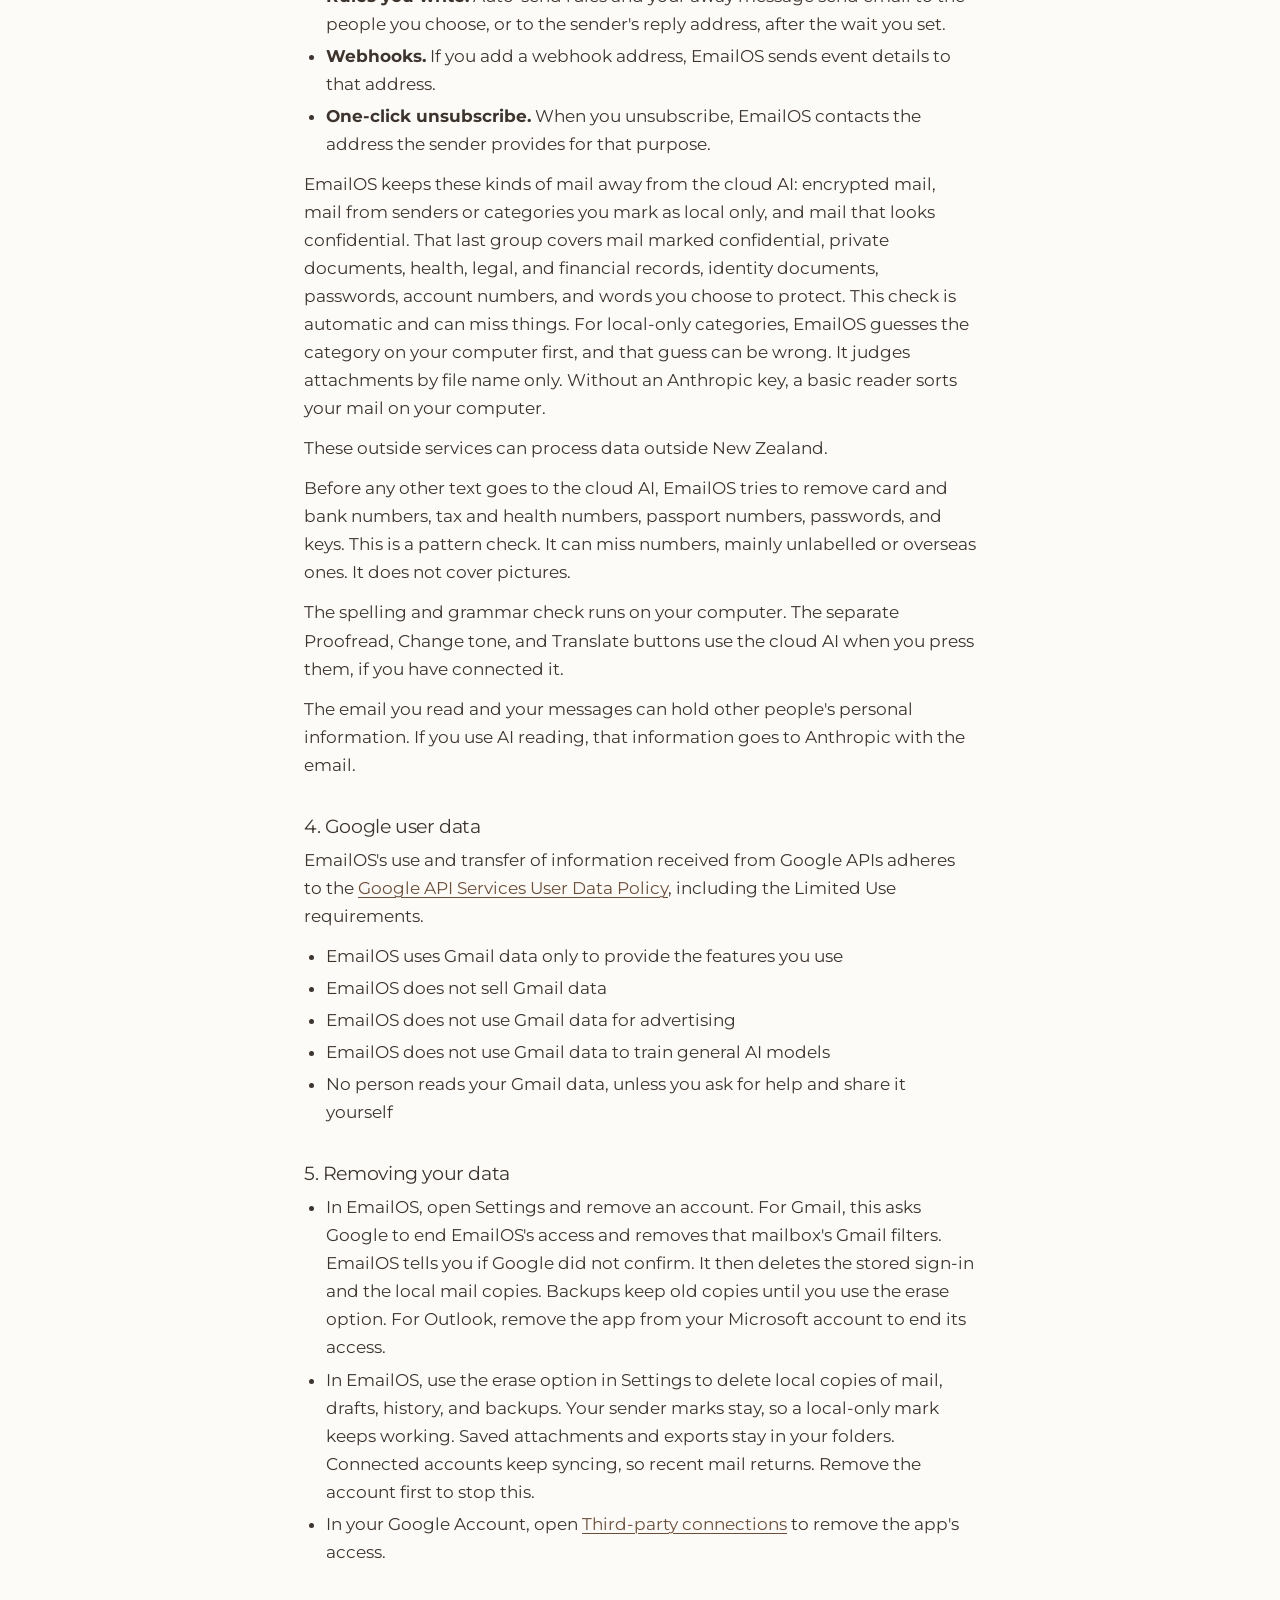
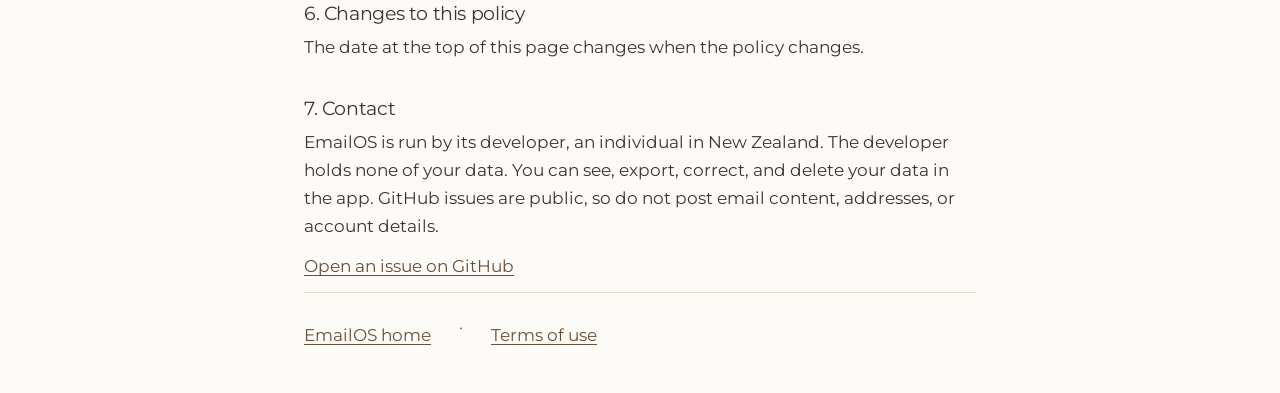
==== commit 90127730: "Show the real app, add navigation and closing band" ====
--- a/privacy.html
+++ b/privacy.html
@@ -8,7 +8,7 @@
 <meta http-equiv="Content-Security-Policy" content="default-src 'none'; img-src 'self'; style-src 'self'; font-src 'self'; base-uri 'none'; form-action 'none'">
 <link rel="icon" href="assets/icon.svg" type="image/svg+xml">
 <link rel="preload" href="assets/montserrat.woff2" as="font" type="font/woff2" crossorigin>
-<link rel="stylesheet" href="style.css?v=6">
+<link rel="stylesheet" href="style.css?v=9">
 </head>
 <body>
 <header class="page-top"><a href="./"><img src="assets/icon.svg" alt="" width="30" height="30">EmailOS</a></header>
--- a/style.css
+++ b/style.css
@@ -97,7 +97,7 @@
   align-items: center;
   min-height: 100vh;
   min-height: 100svh;
-  padding: clamp(72px, 15svh, 150px) 16px 96px;
+  padding: clamp(88px, 15svh, 150px) 16px 64px;
   overflow: hidden;
   background: var(--sky);
   text-align: center;
@@ -165,32 +165,23 @@
   text-wrap: balance;
 }
 
-.hero-note {
-  max-width: 30rem;
-  margin: 8px 0 0;
-  font-size: 0.875rem;
+.action {
+  display: inline-flex;
+  align-items: center;
+  gap: 8px;
+  min-height: 48px;
+  margin-top: 18px;
+  padding: 0 22px;
+  border-radius: 999px;
+  background: var(--ink);
+  color: var(--bg);
   font-weight: 500;
-  text-wrap: balance;
-}
-
-.keep { white-space: nowrap; }
-
-.hero-next {
-  position: absolute;
-  z-index: 1;
-  bottom: 24px;
-  left: 50%;
-  display: grid;
-  place-items: center;
-  width: 48px;
-  height: 48px;
-  margin-left: -24px;
-  border-radius: 50%;
-  color: var(--ink);
-  transition: transform 220ms var(--ease);
-}
-
-.hero-next:hover { transform: translateY(3px); }
+  text-decoration: none;
+  transition: transform 180ms var(--ease), opacity 180ms var(--ease);
+}
+
+.action:hover { opacity: 0.9; transform: translateY(1px); }
+.action:active { transform: translateY(2px); }
 
 /* The opening. Letters are their own layers, so the paint rasters once and only moves after that. */
 .wave {
@@ -243,7 +234,7 @@
 }
 
 .intro { overflow: hidden; }
-.intro .hero-brand, .intro .hero-next { opacity: 0; }
+.intro .hero-brand, .intro .top { opacity: 0; }
 
 .intro .hero-dunes {
   animation: settle 4300ms var(--ease) both;
@@ -255,46 +246,131 @@
 }
 
 .intro.intro-logo .hero-brand,
-.intro.intro-logo .hero-next {
+.intro.intro-logo .top {
   opacity: 1;
   transition: opacity 1100ms var(--ease);
 }
 
 .intro.intro-skip .wave { opacity: 0; transition: opacity 220ms ease-out; }
 .intro.intro-skip .hero-brand,
-.intro.intro-skip .hero-next { transition-duration: 240ms; }
-
-/* The details read like a calm page of notes: rows on the page, not boxes. */
+.intro.intro-skip .top { transition-duration: 240ms; }
+
+/* Each section shows the real app, on open rows rather than boxes. */
+.top {
+  position: absolute;
+  z-index: 3;
+  top: 8px;
+  right: clamp(8px, 4vw, 32px);
+  display: flex;
+  gap: 4px;
+}
+
+.top a {
+  display: inline-flex;
+  align-items: center;
+  min-height: 44px;
+  padding: 0 12px;
+  color: var(--ink);
+  font-size: 0.9375rem;
+  font-weight: 500;
+  text-decoration: none;
+}
+
+.top a:hover { text-decoration: underline; text-decoration-thickness: 1px; text-underline-offset: 4px; }
+
 main {
-  width: min(100%, 64rem);
+  width: min(100%, 72rem);
   margin: 0 auto;
-  padding-inline: clamp(16px, 5vw, 40px);
-}
-
-main { padding-block: clamp(40px, 8vw, 88px) 0; }
-
-section {
+  padding: clamp(40px, 7vw, 88px) clamp(16px, 5vw, 40px) 0;
+  scroll-margin-top: 24px;
+}
+
+section { padding-block: clamp(40px, 7vw, 88px); border-top: 1px solid var(--line); }
+section:first-child { padding-top: 0; border-top: 0; }
+
+h2 {
+  margin: 0 0 16px;
+  font-size: clamp(1.6rem, 3.4vw, 2.4rem);
+  font-weight: 400;
+  line-height: 1.2;
+  letter-spacing: -0.02em;
+  text-wrap: balance;
+}
+
+.copy p { max-width: 58ch; margin: 0 0 12px; }
+.copy p:last-child { margin-bottom: 0; }
+
+.wide .copy {
   display: grid;
-  grid-template-columns: minmax(0, 15rem) minmax(0, 1fr);
-  gap: 8px clamp(24px, 5vw, 64px);
-  padding-block: clamp(28px, 4vw, 40px);
-  border-top: 1px solid var(--line);
-}
-
-section:first-child { border-top: 0; }
-
-h2 {
-  margin: 0;
-  font-size: 1.35rem;
-  font-weight: 500;
-  line-height: 1.3;
-  letter-spacing: -0.01em;
-  text-wrap: balance;
-}
-
-section p, section ul { max-width: 65ch; margin: 0; }
-
-.ruled { padding: 0; list-style: none; }
+  grid-template-columns: minmax(0, 1fr) minmax(0, 1.25fr);
+  gap: 16px clamp(24px, 5vw, 64px);
+  margin-bottom: clamp(24px, 4vw, 44px);
+}
+
+.wide h2 { margin: 0; }
+
+.split {
+  display: grid;
+  grid-template-columns: minmax(0, 1fr) minmax(0, 1.2fr);
+  align-items: center;
+  gap: 24px clamp(32px, 6vw, 80px);
+}
+
+.flip { grid-template-columns: minmax(0, 1.1fr) minmax(0, 1fr); }
+.flip .shot { order: -1; }
+
+/* The page ends on one solid band, so the last screen has weight. */
+.close {
+  padding-block: clamp(56px, 9vw, 112px) 0;
+  border: 0;
+  background: var(--ink);
+  color: var(--bg);
+}
+
+.close-in {
+  width: calc(min(100%, 72rem) - 2 * clamp(16px, 5vw, 40px));
+  margin: 0 auto;
+}
+
+.close-slogan {
+  margin: 0 0 clamp(32px, 6vw, 64px);
+  font-family: "Kaushan Script", "Brush Script MT", cursive;
+  font-size: clamp(2.6rem, 8vw, 5.5rem);
+  font-weight: 400;
+  letter-spacing: 0;
+  line-height: 1.15;
+}
+
+.close-grid {
+  display: grid;
+  grid-template-columns: repeat(2, minmax(0, 1fr));
+  gap: 32px clamp(32px, 6vw, 80px);
+}
+
+.close h3 { margin: 0 0 10px; font-size: 1.2rem; font-weight: 500; }
+.close p { max-width: 58ch; margin: 0 0 12px; }
+.close a { color: inherit; }
+.close :focus-visible { outline-color: currentColor; }
+
+.close footer {
+  width: auto;
+  margin-top: clamp(40px, 7vw, 72px);
+  border-top-color: color-mix(in srgb, var(--bg) 26%, transparent);
+  color: inherit;
+}
+
+.shot {
+  display: block;
+  overflow: hidden;
+  border: 1px solid var(--line);
+  border-radius: 12px;
+  background: var(--sky);
+  box-shadow: 0 2px 4px rgb(61 52 46 / 0.04), 0 18px 40px rgb(61 52 46 / 0.1);
+}
+
+.shot img { display: block; width: 100%; height: auto; }
+
+.ruled { padding: 0; margin: 0; list-style: none; }
 .ruled li { padding-block: 10px; border-bottom: 1px solid var(--line); }
 .ruled li:first-child { padding-top: 0; }
 .ruled li:last-child { border-bottom: 0; padding-bottom: 0; }
@@ -303,8 +379,8 @@
   display: flex;
   flex-wrap: wrap;
   gap: 8px 28px;
-  width: calc(min(100%, 64rem) - 2 * clamp(16px, 5vw, 40px));
-  margin: clamp(32px, 6vw, 64px) auto 0;
+  width: calc(min(100%, 72rem) - 2 * clamp(16px, 5vw, 40px));
+  margin: 0 auto;
   padding-block: 20px 36px;
   border-top: 1px solid var(--line);
   color: var(--muted);
@@ -342,13 +418,18 @@
 body:not(.home) main ul { padding-left: 22px; }
 body:not(.home) main li { margin-bottom: 4px; }
 
+@media (max-width: 50rem) {
+  .wide .copy, .split, .flip, .close-grid { grid-template-columns: minmax(0, 1fr); }
+  .flip .shot { order: 0; }
+}
+
 @media (max-width: 40rem) {
-  section { grid-template-columns: minmax(0, 1fr); }
+  .top { right: 0; left: 0; justify-content: center; }
   .wave { gap: 0; }
   .wave-line { width: 100%; justify-content: center; }
 }
 
 @media (prefers-reduced-motion: reduce) {
   html { scroll-behavior: auto; }
-  .hero-next { transition: none; }
-}
+  .action { transition: none; }
+}
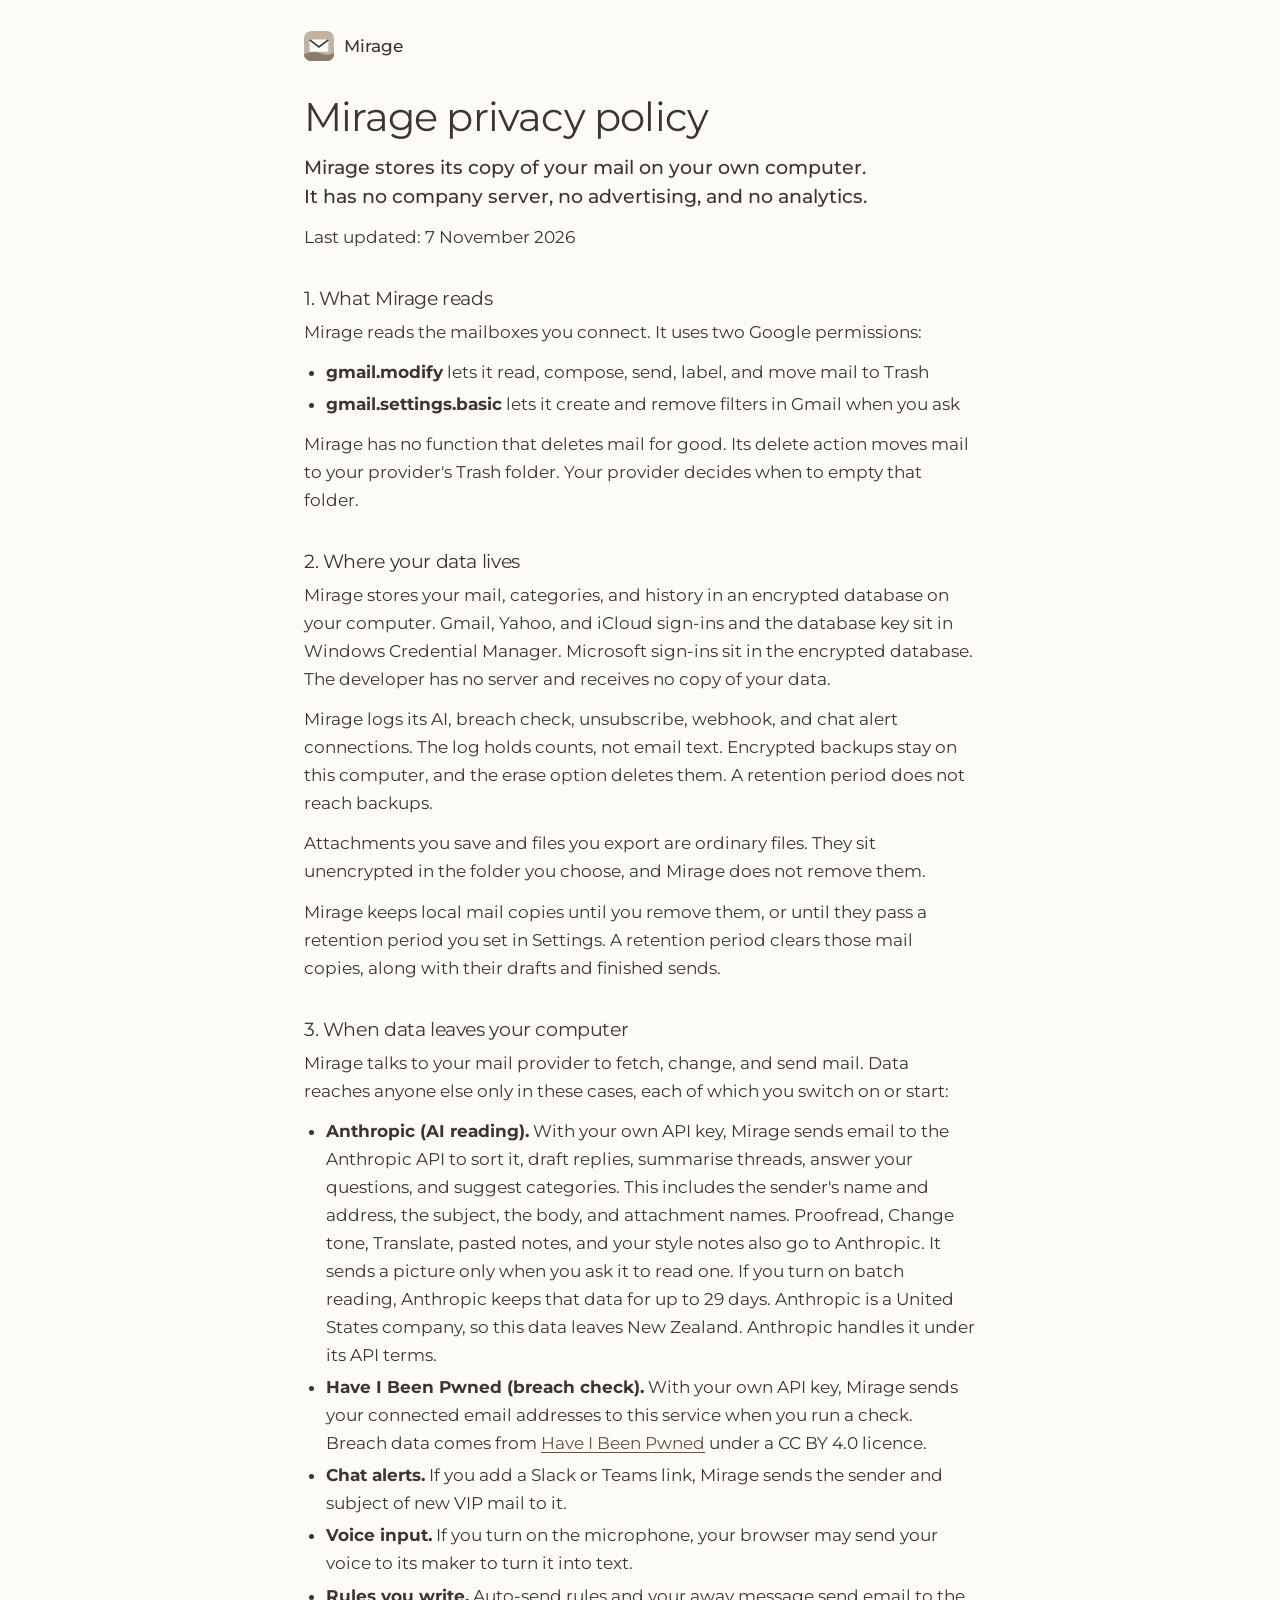
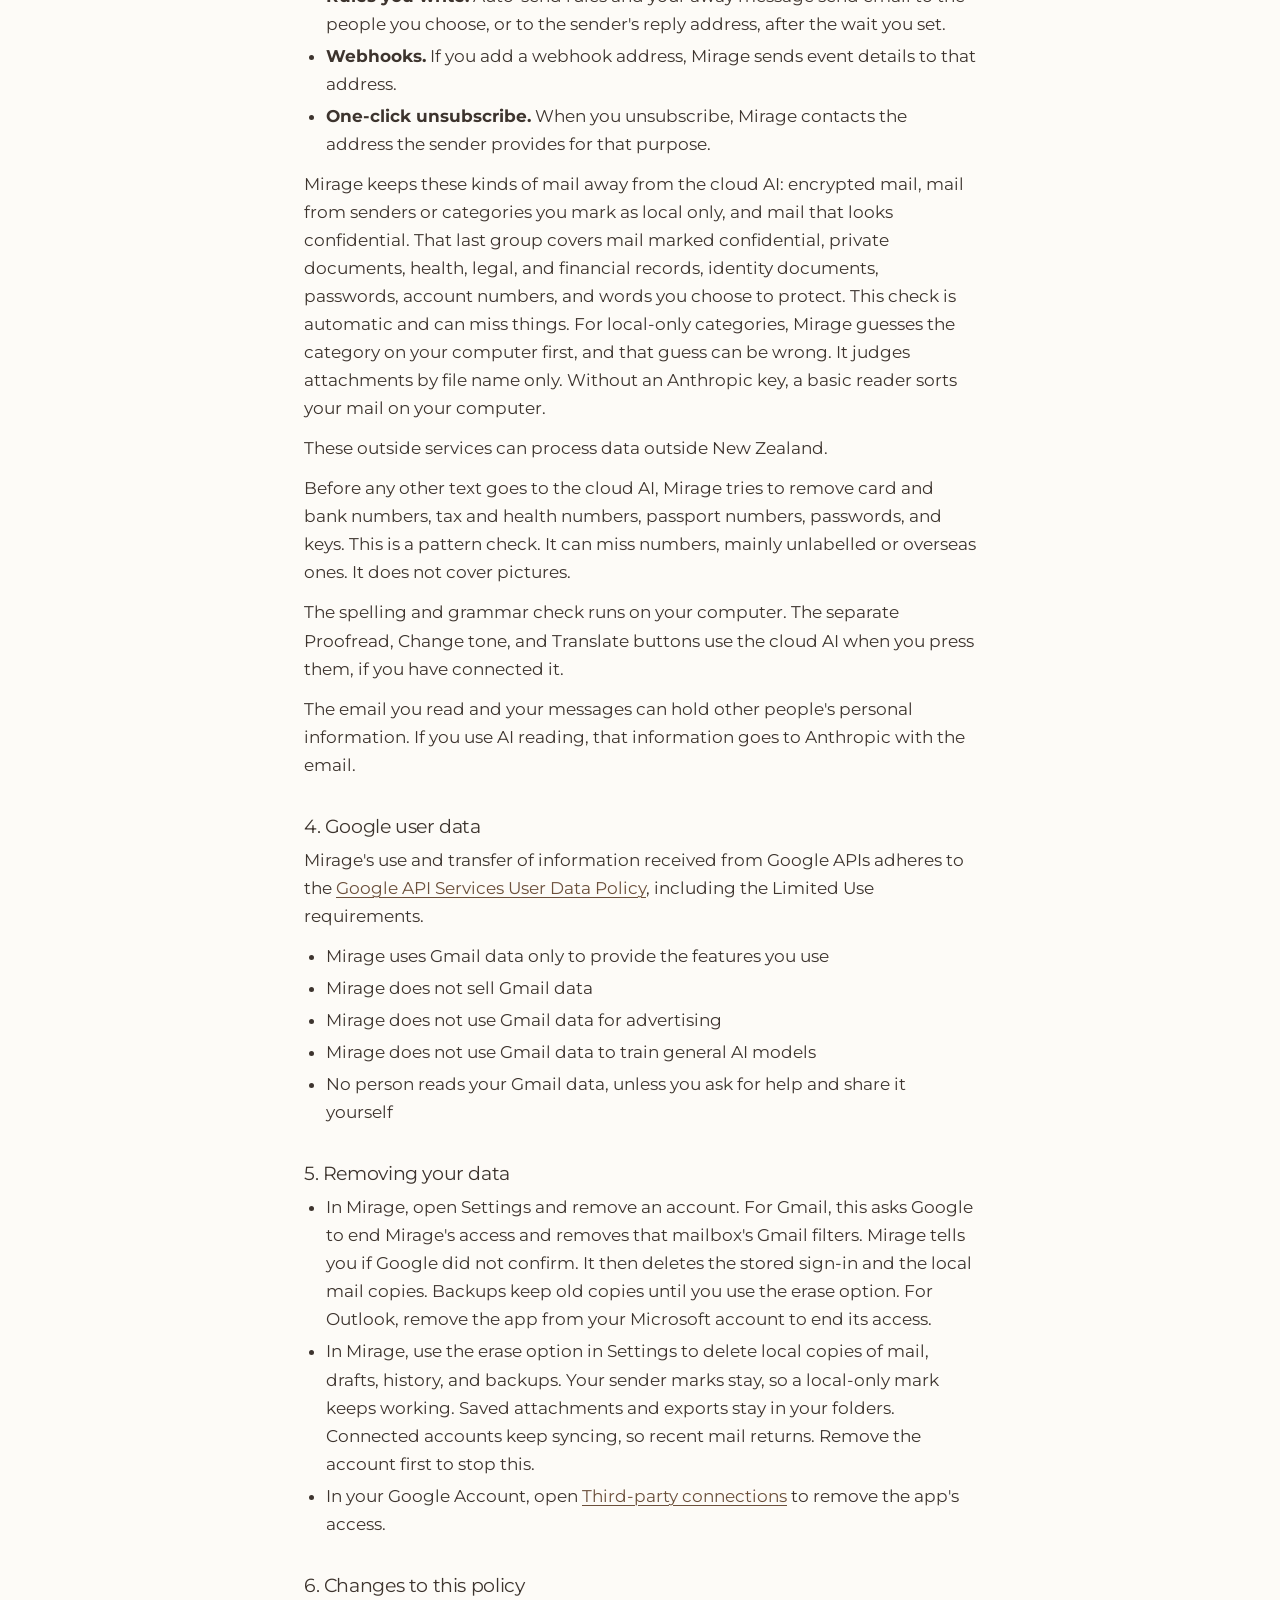
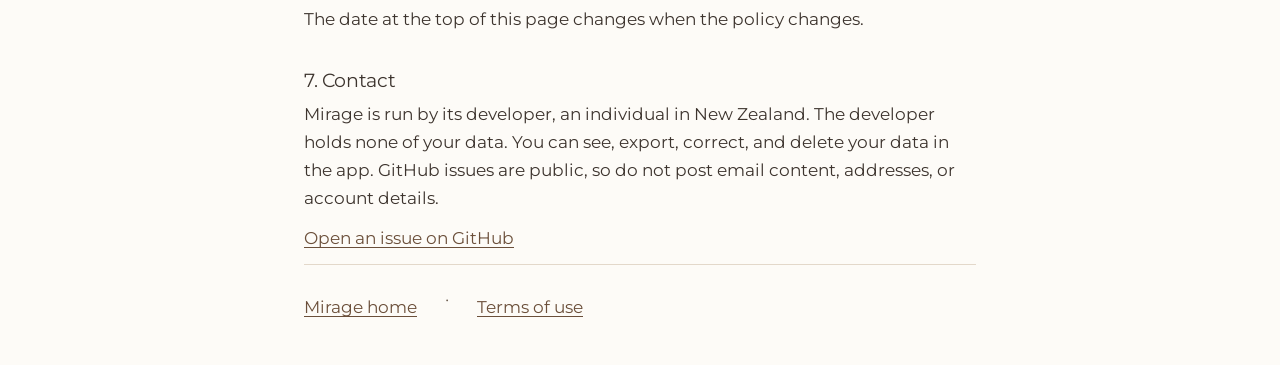
==== commit 2ff518a4: "Rename the site to Mirage" ====
--- a/privacy.html
+++ b/privacy.html
@@ -3,65 +3,65 @@
 <head>
 <meta charset="utf-8">
 <meta name="viewport" content="width=device-width, initial-scale=1">
-<title>EmailOS Privacy</title>
-<meta name="description" content="How EmailOS handles your email and your Google data.">
+<title>Mirage Privacy</title>
+<meta name="description" content="How Mirage handles your email and your Google data.">
 <meta http-equiv="Content-Security-Policy" content="default-src 'none'; img-src 'self'; style-src 'self'; font-src 'self'; base-uri 'none'; form-action 'none'">
 <link rel="icon" href="assets/icon.svg" type="image/svg+xml">
 <link rel="preload" href="assets/montserrat.woff2" as="font" type="font/woff2" crossorigin>
-<link rel="stylesheet" href="style.css?v=9">
+<link rel="stylesheet" href="style.css?v=12">
 </head>
 <body>
-<header class="page-top"><a href="./"><img src="assets/icon.svg" alt="" width="30" height="30">EmailOS</a></header>
+<header class="page-top"><a href="./"><img src="assets/icon.svg" alt="" width="30" height="30">Mirage</a></header>
 <main>
-<h1>EmailOS privacy policy</h1>
-<p class="lead">EmailOS stores its copy of your mail on your own computer. It has no company server, no advertising, and no analytics.</p>
+<h1>Mirage privacy policy</h1>
+<p class="lead">Mirage stores its copy of your mail on your own computer. It has no company server, no advertising, and no analytics.</p>
 <p>Last updated: 7 November 2026</p>
 
-<h2>1. What EmailOS reads</h2>
-<p>EmailOS reads the mailboxes you connect. It uses two Google permissions:</p>
+<h2>1. What Mirage reads</h2>
+<p>Mirage reads the mailboxes you connect. It uses two Google permissions:</p>
 <ul>
 <li><strong>gmail.modify</strong> lets it read, compose, send, label, and move mail to Trash</li>
 <li><strong>gmail.settings.basic</strong> lets it create and remove filters in Gmail when you ask</li>
 </ul>
-<p>EmailOS has no function that deletes mail for good. Its delete action moves mail to your provider's Trash folder. Your provider decides when to empty that folder.</p>
+<p>Mirage has no function that deletes mail for good. Its delete action moves mail to your provider's Trash folder. Your provider decides when to empty that folder.</p>
 
 <h2>2. Where your data lives</h2>
-<p>EmailOS stores your mail, categories, and history in an encrypted database on your computer. Gmail, Yahoo, and iCloud sign-ins and the database key sit in Windows Credential Manager. Microsoft sign-ins sit in the encrypted database. The developer has no server and receives no copy of your data.</p>
-<p>EmailOS logs its AI, breach check, unsubscribe, webhook, and chat alert connections. The log holds counts, not email text. Encrypted backups stay on this computer, and the erase option deletes them. A retention period does not reach backups.</p>
-<p>Attachments you save and files you export are ordinary files. They sit unencrypted in the folder you choose, and EmailOS does not remove them.</p>
-<p>EmailOS keeps local mail copies until you remove them, or until they pass a retention period you set in Settings. A retention period clears those mail copies, along with their drafts and finished sends.</p>
+<p>Mirage stores your mail, categories, and history in an encrypted database on your computer. Gmail, Yahoo, and iCloud sign-ins and the database key sit in Windows Credential Manager. Microsoft sign-ins sit in the encrypted database. The developer has no server and receives no copy of your data.</p>
+<p>Mirage logs its AI, breach check, unsubscribe, webhook, and chat alert connections. The log holds counts, not email text. Encrypted backups stay on this computer, and the erase option deletes them. A retention period does not reach backups.</p>
+<p>Attachments you save and files you export are ordinary files. They sit unencrypted in the folder you choose, and Mirage does not remove them.</p>
+<p>Mirage keeps local mail copies until you remove them, or until they pass a retention period you set in Settings. A retention period clears those mail copies, along with their drafts and finished sends.</p>
 
 <h2>3. When data leaves your computer</h2>
-<p>EmailOS talks to your mail provider to fetch, change, and send mail. Data reaches anyone else only in these cases, each of which you switch on or start:</p>
+<p>Mirage talks to your mail provider to fetch, change, and send mail. Data reaches anyone else only in these cases, each of which you switch on or start:</p>
 <ul>
-<li><strong>Anthropic (AI reading).</strong> With your own API key, EmailOS sends email to the Anthropic API to sort it, draft replies, summarise threads, answer your questions, and suggest categories. This includes the sender's name and address, the subject, the body, and attachment names. Proofread, Change tone, Translate, pasted notes, and your style notes also go to Anthropic. It sends a picture only when you ask it to read one. If you turn on batch reading, Anthropic keeps that data for up to 29 days. Anthropic is a United States company, so this data leaves New Zealand. Anthropic handles it under its API terms.</li>
-<li><strong>Have I Been Pwned (breach check).</strong> With your own API key, EmailOS sends your connected email addresses to this service when you run a check. Breach data comes from <a href="https://haveibeenpwned.com">Have I Been Pwned</a> under a CC BY 4.0 licence.</li>
-<li><strong>Chat alerts.</strong> If you add a Slack or Teams link, EmailOS sends the sender and subject of new VIP mail to it.</li>
+<li><strong>Anthropic (AI reading).</strong> With your own API key, Mirage sends email to the Anthropic API to sort it, draft replies, summarise threads, answer your questions, and suggest categories. This includes the sender's name and address, the subject, the body, and attachment names. Proofread, Change tone, Translate, pasted notes, and your style notes also go to Anthropic. It sends a picture only when you ask it to read one. If you turn on batch reading, Anthropic keeps that data for up to 29 days. Anthropic is a United States company, so this data leaves New Zealand. Anthropic handles it under its API terms.</li>
+<li><strong>Have I Been Pwned (breach check).</strong> With your own API key, Mirage sends your connected email addresses to this service when you run a check. Breach data comes from <a href="https://haveibeenpwned.com">Have I Been Pwned</a> under a CC BY 4.0 licence.</li>
+<li><strong>Chat alerts.</strong> If you add a Slack or Teams link, Mirage sends the sender and subject of new VIP mail to it.</li>
 <li><strong>Voice input.</strong> If you turn on the microphone, your browser may send your voice to its maker to turn it into text.</li>
 <li><strong>Rules you write.</strong> Auto-send rules and your away message send email to the people you choose, or to the sender's reply address, after the wait you set.</li>
-<li><strong>Webhooks.</strong> If you add a webhook address, EmailOS sends event details to that address.</li>
-<li><strong>One-click unsubscribe.</strong> When you unsubscribe, EmailOS contacts the address the sender provides for that purpose.</li>
+<li><strong>Webhooks.</strong> If you add a webhook address, Mirage sends event details to that address.</li>
+<li><strong>One-click unsubscribe.</strong> When you unsubscribe, Mirage contacts the address the sender provides for that purpose.</li>
 </ul>
-<p>EmailOS keeps these kinds of mail away from the cloud AI: encrypted mail, mail from senders or categories you mark as local only, and mail that looks confidential. That last group covers mail marked confidential, private documents, health, legal, and financial records, identity documents, passwords, account numbers, and words you choose to protect. This check is automatic and can miss things. For local-only categories, EmailOS guesses the category on your computer first, and that guess can be wrong. It judges attachments by file name only. Without an Anthropic key, a basic reader sorts your mail on your computer.</p>
+<p>Mirage keeps these kinds of mail away from the cloud AI: encrypted mail, mail from senders or categories you mark as local only, and mail that looks confidential. That last group covers mail marked confidential, private documents, health, legal, and financial records, identity documents, passwords, account numbers, and words you choose to protect. This check is automatic and can miss things. For local-only categories, Mirage guesses the category on your computer first, and that guess can be wrong. It judges attachments by file name only. Without an Anthropic key, a basic reader sorts your mail on your computer.</p>
 <p>These outside services can process data outside New Zealand.</p>
-<p>Before any other text goes to the cloud AI, EmailOS tries to remove card and bank numbers, tax and health numbers, passport numbers, passwords, and keys. This is a pattern check. It can miss numbers, mainly unlabelled or overseas ones. It does not cover pictures.</p>
+<p>Before any other text goes to the cloud AI, Mirage tries to remove card and bank numbers, tax and health numbers, passport numbers, passwords, and keys. This is a pattern check. It can miss numbers, mainly unlabelled or overseas ones. It does not cover pictures.</p>
 <p>The spelling and grammar check runs on your computer. The separate Proofread, Change tone, and Translate buttons use the cloud AI when you press them, if you have connected it.</p>
 <p>The email you read and your messages can hold other people's personal information. If you use AI reading, that information goes to Anthropic with the email.</p>
 
 <h2>4. Google user data</h2>
-<p>EmailOS's use and transfer of information received from Google APIs adheres to the <a href="https://developers.google.com/terms/api-services-user-data-policy">Google API Services User Data Policy</a>, including the Limited Use requirements.</p>
+<p>Mirage's use and transfer of information received from Google APIs adheres to the <a href="https://developers.google.com/terms/api-services-user-data-policy">Google API Services User Data Policy</a>, including the Limited Use requirements.</p>
 <ul>
-<li>EmailOS uses Gmail data only to provide the features you use</li>
-<li>EmailOS does not sell Gmail data</li>
-<li>EmailOS does not use Gmail data for advertising</li>
-<li>EmailOS does not use Gmail data to train general AI models</li>
+<li>Mirage uses Gmail data only to provide the features you use</li>
+<li>Mirage does not sell Gmail data</li>
+<li>Mirage does not use Gmail data for advertising</li>
+<li>Mirage does not use Gmail data to train general AI models</li>
 <li>No person reads your Gmail data, unless you ask for help and share it yourself</li>
 </ul>
 
 <h2>5. Removing your data</h2>
 <ul>
-<li>In EmailOS, open Settings and remove an account. For Gmail, this asks Google to end EmailOS's access and removes that mailbox's Gmail filters. EmailOS tells you if Google did not confirm. It then deletes the stored sign-in and the local mail copies. Backups keep old copies until you use the erase option. For Outlook, remove the app from your Microsoft account to end its access.</li>
-<li>In EmailOS, use the erase option in Settings to delete local copies of mail, drafts, history, and backups. Your sender marks stay, so a local-only mark keeps working. Saved attachments and exports stay in your folders. Connected accounts keep syncing, so recent mail returns. Remove the account first to stop this.</li>
+<li>In Mirage, open Settings and remove an account. For Gmail, this asks Google to end Mirage's access and removes that mailbox's Gmail filters. Mirage tells you if Google did not confirm. It then deletes the stored sign-in and the local mail copies. Backups keep old copies until you use the erase option. For Outlook, remove the app from your Microsoft account to end its access.</li>
+<li>In Mirage, use the erase option in Settings to delete local copies of mail, drafts, history, and backups. Your sender marks stay, so a local-only mark keeps working. Saved attachments and exports stay in your folders. Connected accounts keep syncing, so recent mail returns. Remove the account first to stop this.</li>
 <li>In your Google Account, open <a href="https://myaccount.google.com/permissions">Third-party connections</a> to remove the app's access.</li>
 </ul>
 
@@ -69,9 +69,9 @@
 <p>The date at the top of this page changes when the policy changes.</p>
 
 <h2>7. Contact</h2>
-<p>EmailOS is run by its developer, an individual in New Zealand. The developer holds none of your data. You can see, export, correct, and delete your data in the app. GitHub issues are public, so do not post email content, addresses, or account details.</p>
+<p>Mirage is run by its developer, an individual in New Zealand. The developer holds none of your data. You can see, export, correct, and delete your data in the app. GitHub issues are public, so do not post email content, addresses, or account details.</p>
 <p><a href="https://github.com/cyclone123ok/emailos-site/issues">Open an issue on GitHub</a></p>
 </main>
-<footer><a href="index.html">EmailOS home</a> · <a href="terms.html">Terms of use</a></footer>
+<footer><a href="index.html">Mirage home</a> · <a href="terms.html">Terms of use</a></footer>
 </body>
 </html>
--- a/style.css
+++ b/style.css
@@ -46,12 +46,15 @@
 * { box-sizing: border-box; }
 
 html {
+  overflow-x: hidden;
+  overscroll-behavior-x: none;
   scroll-behavior: smooth;
   scrollbar-color: var(--pick) var(--bg);
   -webkit-text-size-adjust: 100%;
 }
 
 body {
+  overflow-x: clip;
   margin: 0;
   background: var(--bg);
   color: var(--ink);
@@ -279,7 +282,7 @@
 .top a:hover { text-decoration: underline; text-decoration-thickness: 1px; text-underline-offset: 4px; }
 
 main {
-  width: min(100%, 72rem);
+  width: min(100%, 80rem);
   margin: 0 auto;
   padding: clamp(40px, 7vw, 88px) clamp(16px, 5vw, 40px) 0;
   scroll-margin-top: 24px;
@@ -328,7 +331,7 @@
 }
 
 .close-in {
-  width: calc(min(100%, 72rem) - 2 * clamp(16px, 5vw, 40px));
+  width: calc(min(100%, 80rem) - 2 * clamp(16px, 5vw, 40px));
   margin: 0 auto;
 }
 
